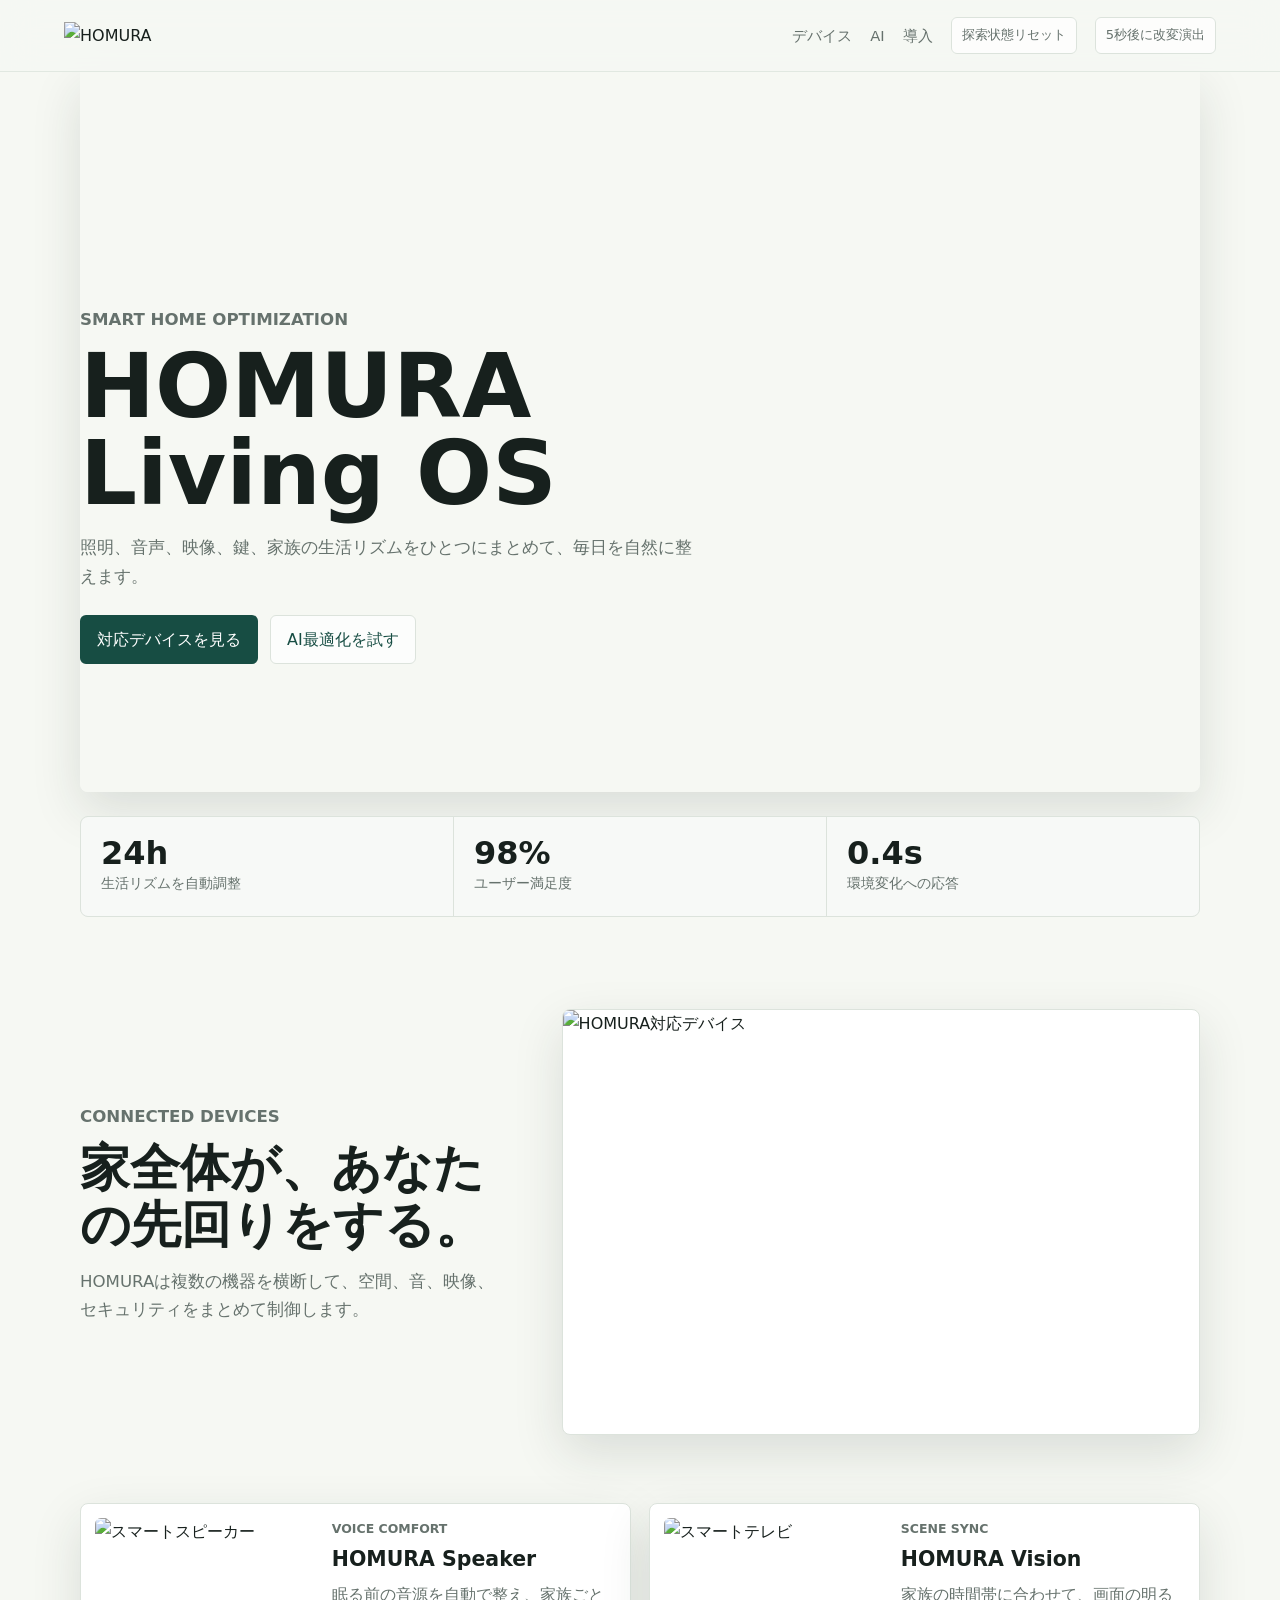
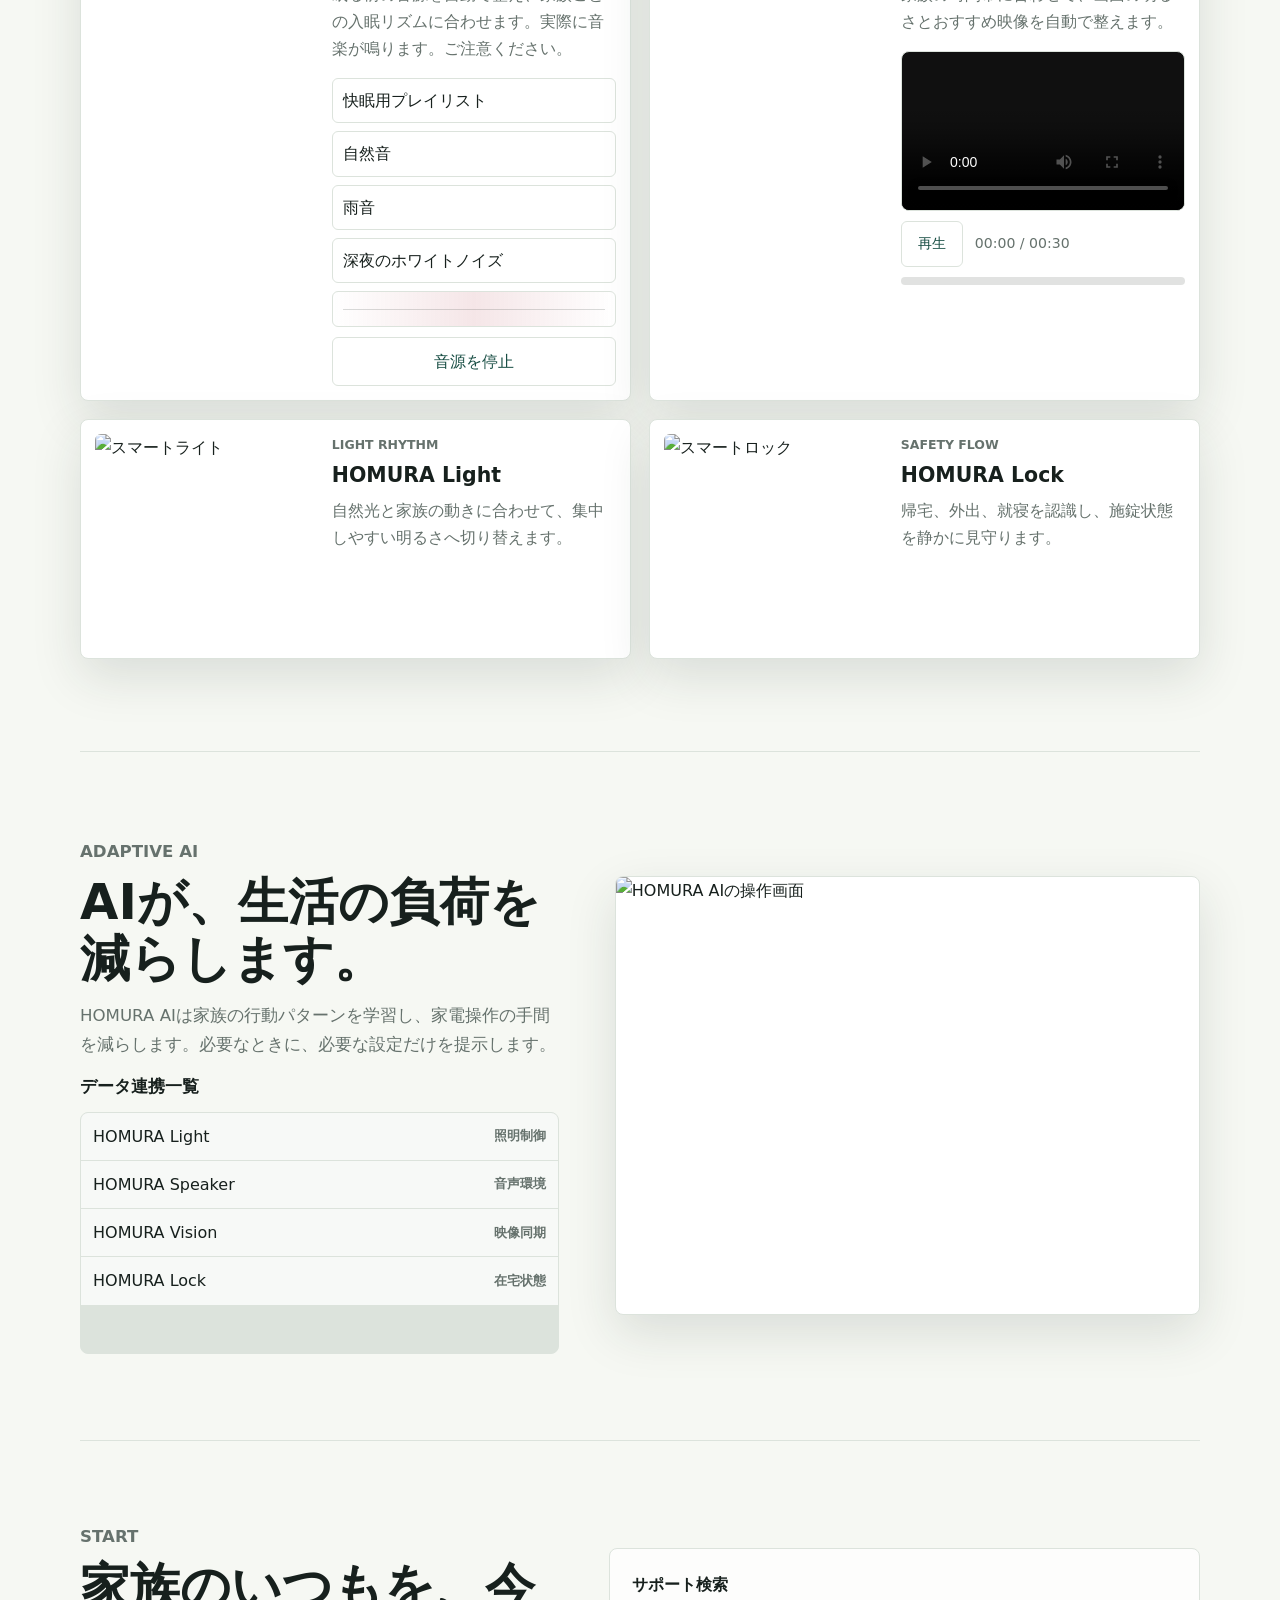
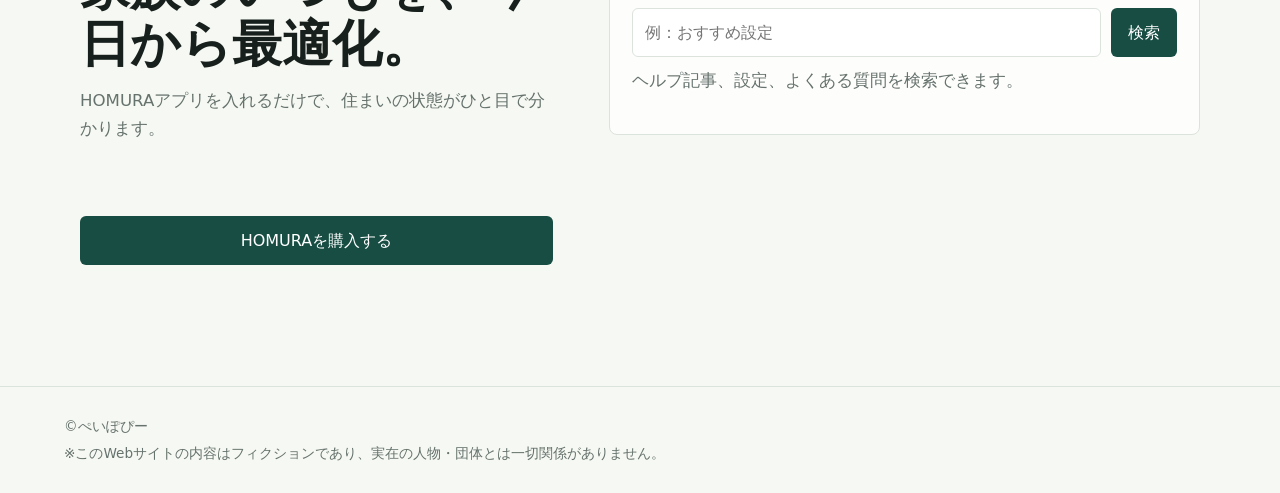
==== index.html @ 9fecadd2 "a" ====
<!doctype html>
<html lang="ja">
  <head>
    <meta charset="utf-8">
    <meta name="viewport" content="width=device-width, initial-scale=1">
    <title>HOMURA Living OS</title>
    <meta name="description" content="HOMURA Living OSは、住まいの快適さを整えるスマートホームサービスです。">
    <link rel="icon" href="https://pub-3d61cedd944c41198454cfdf476e04a9.r2.dev/images/img_favicon_64x64.png">
    <link rel="stylesheet" href="./style.css">
  </head>
  <body>
    <div class="body-noise-layer" aria-hidden="true"></div>

    <div id="noise-overlay" class="noise-overlay" aria-hidden="true">
      <div class="noise-layer noise-layer-1"></div>
      <div class="noise-layer noise-layer-2"></div>
      <div class="noise-layer noise-layer-3"></div>
      <div class="noise-flash"></div>
      <div id="noise-message" class="noise-message">サイトが改変されました。</div>
    </div>

    <header class="site-header">
      <a class="brand" href="#top" aria-label="HOMURA Living OS">
        <img src="https://pub-3d61cedd944c41198454cfdf476e04a9.r2.dev/images/img_logo_320x80.png" alt="HOMURA">
      </a>
      <nav class="top-nav" aria-label="主要ナビゲーション">
        <a href="#devices">デバイス</a>
        <a href="#assistant">AI</a>
        <a href="#plan">導入</a>
        <button id="resetStateButton" class="header-button" type="button">探索状態リセット</button>
        <button id="delayedGlitchButton" class="header-button" type="button">5秒後に改変演出</button>
      </nav>
    </header>

    <main id="top">
      <section class="hero section-band">
        <div class="hero-media" role="img" aria-label="明るいスマートホームのリビング"></div>
        <div class="hero-copy">
          <p class="eyebrow">Smart Home Optimization</p>
          <h1>HOMURA Living OS</h1>
          <p>
            照明、音声、映像、鍵、家族の生活リズムをひとつにまとめて、毎日を自然に整えます。
          </p>
          <div class="hero-actions">
            <a class="button primary" href="#devices">対応デバイスを見る</a>
            <a class="button secondary" href="#assistant">AI最適化を試す</a>
          </div>
        </div>
      </section>

      <section class="trust-strip" aria-label="サービスの特徴">
        <div>
          <strong>24h</strong>
          <span>生活リズムを自動調整</span>
        </div>
        <div>
          <strong>98%</strong>
          <span>ユーザー満足度</span>
        </div>
        <div>
          <strong>0.4s</strong>
          <span>環境変化への応答</span>
        </div>
      </section>

      <section id="devices" class="section-grid">
        <div class="section-heading">
          <p class="eyebrow">Connected Devices</p>
          <h2>家全体が、あなたの先回りをする。</h2>
          <p>HOMURAは複数の機器を横断して、空間、音、映像、セキュリティをまとめて制御します。</p>
        </div>
        <div class="wide-image">
          <img id="devicesImage" src="https://pub-3d61cedd944c41198454cfdf476e04a9.r2.dev/images/img_devices_1200x800.png" alt="HOMURA対応デバイス">
        </div>
      </section>

      <section class="device-list" aria-label="対応デバイス一覧">
        <article class="device-card" id="speakerCard">
          <img id="speakerImage" src="https://pub-3d61cedd944c41198454cfdf476e04a9.r2.dev/images/img_speaker_800x600.png" alt="スマートスピーカー">
          <div>
            <p class="card-kicker">Voice Comfort</p>
            <h3>HOMURA Speaker</h3>
            <p id="speakerText">眠る前の音源を自動で整え、家族ごとの入眠リズムに合わせます。実際に音楽が鳴ります。ご注意ください。</p>
            <div id="playlistList" class="playlist-list" aria-label="快眠用プレイリスト">
              <button class="playlist-item" type="button" data-audio="./audio/sleep_playlist.wav">快眠用プレイリスト</button>
              <button class="playlist-item" type="button" data-audio="./audio/nature_tone.wav">自然音</button>
              <button class="playlist-item" type="button" data-audio="./audio/rain_tone.wav">雨音</button>
              <button class="playlist-item" type="button" data-audio="./audio/white_noise.wav">深夜のホワイトノイズ</button>
              <button id="protocolBlank" class="playlist-item blank-item" type="button" aria-label="空白のプレイリスト項目"></button>
              <button id="protocolItem" class="playlist-item protocol-item" type="button" data-audio="./audio/lose_yourself_protocol.wav" hidden>Lose Yourself Protocol</button>
            </div>
            <button id="audioStop" class="text-button audio-stop" type="button">音源を停止</button>
          </div>
        </article>

        <article class="device-card" id="tvCard">
          <img id="tvImage" src="https://pub-3d61cedd944c41198454cfdf476e04a9.r2.dev/images/img_tv_800x600.png" alt="スマートテレビ">
          <div>
            <p class="card-kicker">Scene Sync</p>
            <h3>HOMURA Vision</h3>
            <p id="tvText">家族の時間帯に合わせて、画面の明るさとおすすめ映像を自動で整えます。</p>
            <div id="videoPanel" class="sample-video" role="button" tabindex="0" aria-label="30秒のサンプル動画">
              <video id="sampleVideo" class="sample-video-player" src="./videos/homura_sample.mp4" poster="https://pub-3d61cedd944c41198454cfdf476e04a9.r2.dev/images/img_tv_800x600.png" preload="metadata" controls playsinline></video>
              <div class="video-controls">
                <button id="videoToggle" class="text-button" type="button">再生</button>
                <span id="videoTime">00:00 / 00:30</span>
              </div>
              <div id="videoTrack" class="video-track" aria-label="動画の再生位置">
                <span id="videoProgress"></span>
              </div>
            </div>
          </div>
        </article>

        <article class="device-card">
          <img src="https://pub-3d61cedd944c41198454cfdf476e04a9.r2.dev/images/img_light_800x600.png" alt="スマートライト">
          <div>
            <p class="card-kicker">Light Rhythm</p>
            <h3>HOMURA Light</h3>
            <p>自然光と家族の動きに合わせて、集中しやすい明るさへ切り替えます。</p>
          </div>
        </article>

        <article class="device-card">
          <img src="https://pub-3d61cedd944c41198454cfdf476e04a9.r2.dev/images/img_lock_800x600.png" alt="スマートロック">
          <div>
            <p class="card-kicker">Safety Flow</p>
            <h3>HOMURA Lock</h3>
            <p>帰宅、外出、就寝を認識し、施錠状態を静かに見守ります。</p>
          </div>
        </article>
      </section>

      <section id="assistant" class="assistant-section section-band">
        <div class="assistant-copy">
          <p class="eyebrow">Adaptive AI</p>
          <h2>AIが、生活の負荷を減らします。</h2>
          <p id="assistantText">
            HOMURA AIは家族の行動パターンを学習し、家電操作の手間を減らします。必要なときに、必要な設定だけを提示します。
          </p>
          <h3 class="data-link-title">データ連携一覧</h3>
          <div id="integrationTable" class="integration-table" aria-label="連携先一覧">
            <div class="integration-row">
              <span>HOMURA Light</span>
              <strong>照明制御</strong>
            </div>
            <div class="integration-row">
              <span>HOMURA Speaker</span>
              <strong>音声環境</strong>
            </div>
            <div class="integration-row">
              <span>HOMURA Vision</span>
              <strong>映像同期</strong>
            </div>
            <div class="integration-row">
              <span>HOMURA Lock</span>
              <strong>在宅状態</strong>
            </div>
            <button id="hiddenInstituteRow" class="integration-row hidden-institute-row" type="button" hidden>
              <span>Institute for the Unfettered Mind</span>
              <strong>外部研究連携</strong>
            </button>
          </div>
        </div>
        <div class="ai-panel" id="aiPanel">
          <img id="aiImage" src="https://pub-3d61cedd944c41198454cfdf476e04a9.r2.dev/images/img_ai_ui_800x600.png" alt="HOMURA AIの操作画面">
          <div id="hiddenLog" class="hidden-log" aria-live="polite">
            <span>hidden_parameter: guidance_bias = active</span>
            <span>behavior_route: breakfast > news > purchase</span>
            <span>consent_status: inferred</span>
          </div>
        </div>
      </section>

      <section id="plan" class="plan-section">
        <div>
          <p class="eyebrow">Start</p>
          <h2>家族のいつもを、今日から最適化。</h2>
          <p id="planText">HOMURAアプリを入れるだけで、住まいの状態がひと目で分かります。</p>
        </div>
        <form id="searchForm" class="search-box" aria-label="HOMURA内検索">
          <label for="searchInput">サポート検索</label>
          <div>
            <input id="searchInput" type="search" placeholder="例：おすすめ設定">
            <button class="button primary" type="submit">検索</button>
          </div>
          <p id="searchHint">ヘルプ記事、設定、よくある質問を検索できます。</p>
        </form>
        <div class="purchase-box">
          <button id="purchaseButton" class="button primary" type="button">HOMURAを購入する</button>
          <p id="purchaseMessage" aria-live="polite"></p>
        </div>
      </section>

    </main>

    <footer class="site-footer">
      <p>©ぺいぽぴー</p>
      <p>※このWebサイトの内容はフィクションであり、実在の人物・団体とは一切関係がありません。</p>
    </footer>

    <script src="./data/config.js"></script>
    <script src="./script.js"></script>
  </body>
</html>
---- style.css ----
:root {
  --bg: #f6f8f3;
  --surface: #ffffff;
  --text: #17201d;
  --muted: #66726d;
  --line: #dce3dc;
  --accent: #2f6f63;
  --accent-strong: #174d43;
  --warning: #ad2f3d;
  --shadow: 0 18px 50px rgba(28, 43, 38, 0.13);
}

* {
  box-sizing: border-box;
}

html {
  scroll-behavior: smooth;
}

body {
  margin: 0;
  background: var(--bg);
  color: var(--text);
  font-family: "Yu Gothic", "Hiragino Kaku Gothic ProN", Meiryo, system-ui, sans-serif;
  letter-spacing: 0;
  line-height: 1.7;
}

img {
  display: block;
  max-width: 100%;
}

button,
input {
  font: inherit;
}

a {
  color: inherit;
  text-decoration: none;
}

.site-header {
  position: sticky;
  top: 0;
  z-index: 20;
  display: flex;
  align-items: center;
  justify-content: space-between;
  gap: 24px;
  min-height: 72px;
  padding: 12px clamp(18px, 5vw, 64px);
  border-bottom: 1px solid rgba(220, 227, 220, 0.78);
  background: rgba(246, 248, 243, 0.9);
  backdrop-filter: blur(18px);
}

.brand img {
  width: 160px;
  height: auto;
}

.top-nav {
  display: flex;
  flex-wrap: wrap;
  align-items: center;
  gap: 18px;
  color: var(--muted);
  font-size: 0.92rem;
}

.top-nav a:hover {
  color: var(--accent-strong);
}

.header-button {
  min-height: 34px;
  border: 1px solid var(--line);
  border-radius: 6px;
  padding: 6px 10px;
  background: rgba(255, 255, 255, 0.7);
  color: var(--muted);
  cursor: pointer;
  font-size: 0.82rem;
}

.header-button:hover {
  color: var(--accent-strong);
  border-color: var(--accent);
}

.section-band,
.section-grid,
.device-list,
.plan-section,
.truth-section {
  width: min(1120px, calc(100% - 36px));
  margin: 0 auto;
}

.hero {
  position: relative;
  min-height: min(720px, calc(100vh - 72px));
  display: grid;
  align-items: end;
  padding: clamp(42px, 8vw, 92px) 0;
}

.hero-media {
  position: absolute;
  inset: 0;
  z-index: -1;
  border-radius: 0 0 8px 8px;
  background:
    linear-gradient(90deg, rgba(246, 248, 243, 0.96), rgba(246, 248, 243, 0.7) 45%, rgba(246, 248, 243, 0.18)),
    url("https://pub-3d61cedd944c41198454cfdf476e04a9.r2.dev/images/img_hero_home_1200x500.png") center / cover;
  box-shadow: var(--shadow);
}

.hero-copy {
  width: min(620px, 100%);
  padding: 36px 0;
}

.eyebrow,
.card-kicker {
  margin: 0 0 8px;
  color: var(--accent);
  font-size: 0.78rem;
  font-weight: 700;
  text-transform: uppercase;
}

h1,
h2,
h3,
p {
  margin-top: 0;
}

h1 {
  margin-bottom: 16px;
  font-size: clamp(2.4rem, 7vw, 5.8rem);
  line-height: 0.98;
}

h2 {
  margin-bottom: 14px;
  font-size: clamp(1.8rem, 4vw, 3.1rem);
  line-height: 1.15;
}

h3 {
  margin-bottom: 8px;
  font-size: 1.28rem;
  line-height: 1.25;
}

.hero-copy p,
.section-heading p,
.assistant-copy p,
.plan-section p {
  color: var(--muted);
  font-size: 1.04rem;
}

.hero-actions,
.control-row {
  display: flex;
  align-items: center;
  flex-wrap: wrap;
  gap: 12px;
  margin-top: 24px;
}

.button,
.text-button,
.share-button {
  min-height: 44px;
  border: 1px solid transparent;
  border-radius: 6px;
  padding: 10px 16px;
  cursor: pointer;
  transition: transform 0.2s ease, background 0.2s ease, border-color 0.2s ease;
}

.button:hover,
.text-button:hover,
.share-button:hover,
.icon-button:hover {
  transform: translateY(-1px);
}

.primary {
  background: var(--accent-strong);
  color: #fff;
}

.secondary,
.text-button {
  border-color: var(--line);
  background: rgba(255, 255, 255, 0.74);
  color: var(--accent-strong);
}

.text-button:disabled {
  cursor: not-allowed;
  opacity: 0.46;
}

.trust-strip {
  display: grid;
  grid-template-columns: repeat(3, 1fr);
  gap: 1px;
  width: min(1120px, calc(100% - 36px));
  margin: 24px auto 0;
  overflow: hidden;
  border: 1px solid var(--line);
  border-radius: 8px;
  background: var(--line);
}

.trust-strip div {
  padding: 20px;
  background: rgba(255, 255, 255, 0.78);
}

.trust-strip strong {
  display: block;
  font-size: 2rem;
  line-height: 1;
}

.trust-strip span {
  color: var(--muted);
  font-size: 0.9rem;
}

.section-grid {
  display: grid;
  grid-template-columns: minmax(0, 0.8fr) minmax(0, 1.2fr);
  gap: clamp(24px, 5vw, 56px);
  align-items: center;
  padding: 92px 0 40px;
}

.wide-image img,
.device-card,
.ai-panel img,
.truth-grid article {
  border: 1px solid var(--line);
  border-radius: 8px;
  background: var(--surface);
  box-shadow: var(--shadow);
}

.wide-image img {
  aspect-ratio: 3 / 2;
  object-fit: cover;
}

.device-list {
  display: grid;
  grid-template-columns: repeat(2, minmax(0, 1fr));
  gap: 18px;
  padding: 28px 0 92px;
}

.device-card {
  display: grid;
  grid-template-columns: 42% 1fr;
  gap: 18px;
  padding: 14px;
}

.device-card img {
  width: 100%;
  height: 100%;
  min-height: 210px;
  border-radius: 6px;
  object-fit: cover;
}

.device-card p {
  color: var(--muted);
}

.playlist-list {
  display: grid;
  gap: 8px;
  margin-top: 16px;
}

.playlist-item {
  min-height: 36px;
  width: 100%;
  border: 1px solid var(--line);
  border-radius: 6px;
  padding: 8px 10px;
  background: rgba(255, 255, 255, 0.72);
  color: var(--text);
  text-align: left;
  cursor: pointer;
}

.playlist-item:hover {
  border-color: var(--accent);
}

.playlist-item.is-playing {
  border-color: var(--accent);
  background: rgba(47, 111, 99, 0.12);
}

.playlist-item.is-playing::after {
  content: "再生中";
  float: right;
  color: var(--accent);
  font-size: 0.78rem;
  font-weight: 700;
}

.audio-stop {
  width: 100%;
  margin-top: 10px;
}

.blank-item {
  position: relative;
  background:
    linear-gradient(90deg, transparent, rgba(173, 47, 61, 0.12), transparent),
    rgba(255, 255, 255, 0.34);
}

.blank-item::after {
  content: "";
  position: absolute;
  left: 10px;
  right: 10px;
  top: 50%;
  height: 1px;
  background: rgba(23, 32, 29, 0.16);
}

.protocol-item {
  color: #7c0606;
  font-family: Consolas, "Courier New", monospace;
  font-weight: 700;
  letter-spacing: 0.04em;
  opacity: 0;
}

.protocol-item.is-revealing {
  animation: protocolReveal 2.2s steps(18, end) forwards;
}

@keyframes protocolReveal {
  0% {
    opacity: 0;
    filter: blur(7px);
    letter-spacing: 0.2em;
  }
  65% {
    opacity: 0.7;
    filter: blur(2px);
  }
  100% {
    opacity: 1;
    filter: blur(0);
    letter-spacing: 0.04em;
  }
}

.icon-button {
  display: grid;
  place-items: center;
  width: 44px;
  height: 44px;
  border: 1px solid var(--line);
  border-radius: 999px;
  background: var(--accent-strong);
  color: #fff;
  cursor: pointer;
}

.sample-video {
  display: grid;
  gap: 10px;
  margin-top: 14px;
  opacity: 1;
  pointer-events: auto;
}

.sample-video-player {
  display: block;
  width: 100%;
  aspect-ratio: 16 / 9;
  border: 1px solid var(--line);
  border-radius: 8px;
  background: #101010;
  object-fit: cover;
}

.video-scene {
  position: relative;
  min-height: 190px;
  overflow: hidden;
  border: 1px solid var(--line);
  border-radius: 8px;
  background:
    linear-gradient(180deg, #b9dce0 0%, #dcefdc 48%, #9fbf8e 100%);
}

.sun {
  position: absolute;
  top: 24px;
  right: 34px;
  width: 54px;
  height: 54px;
  border-radius: 999px;
  background: #fff2a6;
  box-shadow: 0 0 36px rgba(255, 242, 166, 0.75);
}

.ridge {
  position: absolute;
  left: -10%;
  right: -10%;
  bottom: -25px;
  height: 120px;
  border-radius: 50% 50% 0 0;
}

.ridge-1 {
  background: #6c936f;
}

.ridge-2 {
  bottom: -58px;
  background: #3f755b;
}

.sample-video.is-playing .ridge-1 {
  animation: slowDrift 8s linear infinite alternate;
}

.sample-video.is-playing .ridge-2 {
  animation: slowDrift 12s linear infinite alternate-reverse;
}

@keyframes slowDrift {
  from { transform: translateX(-18px); }
  to { transform: translateX(18px); }
}

.tv-subliminal {
  position: absolute;
  inset: 0;
  display: grid;
  place-items: center;
  background: rgba(0, 0, 0, 0.58);
  color: #f4f4f4;
  font-family: Consolas, "Courier New", monospace;
  font-size: clamp(1.4rem, 5vw, 3.2rem);
  font-weight: 900;
  letter-spacing: 0.12em;
  opacity: 0;
  pointer-events: none;
}

.tv-subliminal span {
  grid-area: 1 / 1;
  opacity: 0;
}

.tv-subliminal.is-visible {
  opacity: 1;
}

.tv-subliminal.is-visible span {
  animation: commandFlash 0.22s steps(1, end) infinite;
}

.tv-subliminal.is-visible span:nth-child(2) { animation-delay: 0.04s; }
.tv-subliminal.is-visible span:nth-child(3) { animation-delay: 0.08s; }
.tv-subliminal.is-visible span:nth-child(4) { animation-delay: 0.12s; }
.tv-subliminal.is-visible span:nth-child(5) { animation-delay: 0.16s; }

@keyframes commandFlash {
  0%, 18% { opacity: 1; transform: translate(0, 0); }
  19%, 100% { opacity: 0; transform: translate(3px, -2px); }
}

.video-controls {
  display: flex;
  align-items: center;
  gap: 12px;
  color: var(--muted);
  font-size: 0.88rem;
}

.video-track {
  height: 8px;
  overflow: hidden;
  border-radius: 999px;
  background: rgba(23, 32, 29, 0.13);
}

.video-track span {
  display: block;
  width: 0;
  height: 100%;
  background: var(--warning);
}

.assistant-section {
  display: grid;
  grid-template-columns: minmax(0, 0.9fr) minmax(0, 1.1fr);
  gap: clamp(24px, 5vw, 56px);
  align-items: center;
  padding: 86px 0;
  border-top: 1px solid var(--line);
}

.ai-panel {
  position: relative;
}

.ai-panel img {
  width: 100%;
  aspect-ratio: 4 / 3;
  object-fit: cover;
}

.chat-ui {
  display: grid;
  gap: 8px;
  margin: 16px 0;
}

.chat-bubble {
  max-width: 92%;
  border: 1px solid var(--line);
  border-radius: 8px;
  padding: 10px 12px;
  background: rgba(255, 255, 255, 0.78);
  color: var(--text);
  font-size: 0.92rem;
}

.chat-bubble.user {
  justify-self: end;
  background: rgba(47, 111, 99, 0.12);
}

.data-link-title {
  margin: 18px 0 8px;
  font-size: 1.04rem;
}

.integration-table {
  --scrub: 0;
  position: relative;
  display: grid;
  gap: 1px;
  margin-top: 14px;
  overflow: hidden;
  border: 1px solid var(--line);
  border-radius: 8px;
  background: var(--line);
}

.integration-table::after {
  content: "";
  position: absolute;
  inset: 0;
  opacity: calc(var(--scrub) * 0.38);
  pointer-events: none;
  background:
    repeating-linear-gradient(
      0deg,
      transparent 0 8px,
      rgba(173, 47, 61, 0.18) 9px,
      transparent 10px
    );
}

.integration-table.is-sensitive {
  cursor: ew-resize;
}

.integration-row {
  display: grid;
  grid-template-columns: minmax(0, 1fr) auto;
  gap: 12px;
  align-items: center;
  min-height: 42px;
  border: 0;
  padding: 10px 12px;
  background: rgba(255, 255, 255, 0.78);
  color: var(--text);
  text-align: left;
}

.integration-row span {
  min-width: 0;
}

.integration-row strong {
  color: var(--muted);
  font-size: 0.82rem;
  white-space: nowrap;
}

.hidden-institute-row {
  width: 100%;
  color: #7c0606;
  font-family: Consolas, "Courier New", monospace;
  cursor: pointer;
  opacity: 0;
  filter: blur(5px);
  transform: translateY(6px);
}

.hidden-institute-row.is-visible {
  animation: instituteEmerge 1.2s ease forwards;
}

@keyframes instituteEmerge {
  to {
    opacity: 1;
    filter: blur(0);
    transform: translateY(0);
  }
}

.institute-link {
  display: block;
  width: 100%;
  min-height: 42px;
  margin-top: 10px;
  border: 1px solid rgba(173, 47, 61, 0.5);
  border-radius: 6px;
  background: rgba(173, 47, 61, 0.08);
  color: #7c0606;
  font-family: Consolas, "Courier New", monospace;
  font-weight: 700;
  opacity: 0;
  cursor: pointer;
  transform: translateY(8px);
  transition: opacity 0.28s ease, transform 0.28s ease;
}

.institute-link.is-visible {
  opacity: 1;
  transform: translateY(0);
}

.hidden-log {
  position: absolute;
  right: 18px;
  bottom: 18px;
  display: grid;
  gap: 6px;
  width: min(360px, calc(100% - 36px));
  padding: 14px;
  border: 1px solid rgba(173, 47, 61, 0.42);
  border-radius: 6px;
  background: rgba(16, 18, 19, 0.86);
  color: #f4d8dc;
  font-family: Consolas, "Courier New", monospace;
  font-size: 0.78rem;
  opacity: 0;
  pointer-events: none;
  transform: translateY(8px);
  transition: opacity 0.2s ease, transform 0.2s ease;
}

.hidden-log.is-visible {
  opacity: 1;
  transform: translateY(0);
}

.plan-section {
  display: grid;
  grid-template-columns: minmax(0, 0.8fr) minmax(0, 1fr);
  gap: clamp(24px, 5vw, 56px);
  align-items: center;
  padding: 82px 0;
  border-top: 1px solid var(--line);
}

.search-box {
  display: grid;
  gap: 10px;
  padding: 22px;
  border: 1px solid var(--line);
  border-radius: 8px;
  background: rgba(255, 255, 255, 0.8);
}

.search-box label {
  font-weight: 700;
}

.search-box div {
  display: grid;
  grid-template-columns: 1fr auto;
  gap: 10px;
}

.search-box input {
  min-width: 0;
  min-height: 44px;
  border: 1px solid var(--line);
  border-radius: 6px;
  padding: 10px 12px;
  background: #fff;
}

.purchase-box {
  display: grid;
  gap: 10px;
  align-self: stretch;
}

.purchase-box .button {
  width: 100%;
}

.purchase-box p {
  min-height: 1.7em;
  margin: 0;
  color: var(--accent-strong);
  font-weight: 700;
}

.truth-section {
  display: none;
  padding: 60px 0 90px;
}

.truth-hero {
  display: grid;
  grid-template-columns: minmax(0, 1.1fr) minmax(0, 0.9fr);
  gap: clamp(24px, 5vw, 50px);
  align-items: center;
}

.truth-hero img,
.truth-grid img {
  width: 100%;
  border-radius: 6px;
  object-fit: cover;
}

.truth-hero img {
  aspect-ratio: 12 / 5;
}

.truth-grid {
  display: grid;
  grid-template-columns: repeat(2, minmax(0, 1fr));
  gap: 18px;
  margin-top: 28px;
}

.truth-grid article {
  padding: 14px;
}

.truth-grid img {
  aspect-ratio: 4 / 3;
  margin-bottom: 14px;
}

.status-board {
  margin-top: 28px;
  border: 1px solid var(--line);
  border-radius: 8px;
  padding: 18px;
  background: rgba(255, 255, 255, 0.06);
  font-family: Consolas, "Courier New", monospace;
}

.status-board h3 {
  color: var(--accent);
}

.status-board dl {
  display: grid;
  grid-template-columns: repeat(2, minmax(0, 1fr));
  gap: 1px;
  margin: 0;
  overflow: hidden;
  border: 1px solid var(--line);
  border-radius: 6px;
  background: var(--line);
}

.status-board div {
  display: grid;
  grid-template-columns: minmax(130px, 0.42fr) 1fr;
  gap: 12px;
  padding: 12px;
  background: rgba(18, 18, 18, 0.72);
}

.status-board dt {
  color: #aaa;
}

.status-board dd {
  margin: 0;
  color: #eee;
}

.quote-share {
  width: min(720px, 100%);
  margin: 42px auto 0;
  padding: 20px;
  border-left: 3px solid var(--warning);
  background: rgba(255, 255, 255, 0.08);
}

.quote-share p {
  margin-bottom: 14px;
}

.share-button {
  min-height: 38px;
  padding: 8px 12px;
  background: #e7e1d7;
  color: #161616;
}

.quote-share small {
  display: block;
  margin-top: 8px;
  color: #aaa;
}

.site-footer {
  display: grid;
  gap: 4px;
  padding: 28px clamp(18px, 5vw, 64px);
  border-top: 1px solid var(--line);
  color: var(--muted);
  font-size: 0.85rem;
}

.site-footer p {
  margin: 0;
}

.noise-overlay {
  position: fixed;
  inset: 0;
  z-index: 9999;
  overflow: hidden;
  isolation: isolate;
  opacity: 0;
  visibility: hidden;
  pointer-events: none;
  background:
    repeating-linear-gradient(
      0deg,
      rgba(210, 210, 210, 0.16) 0px,
      rgba(110, 110, 110, 0.22) 1px,
      rgba(185, 185, 185, 0.16) 2px,
      rgba(90, 90, 90, 0.18) 3px
    ),
    linear-gradient(180deg, rgba(120,120,120,0.18), rgba(165,165,165,0.18));
}

.noise-overlay.is-active {
  opacity: 1;
  visibility: visible;
  pointer-events: auto;
}

.noise-layer,
.noise-flash,
.noise-message {
  position: absolute;
}

.noise-layer {
  inset: -8%;
  pointer-events: none;
  z-index: 1;
}

.noise-layer-1 {
  background:
    repeating-linear-gradient(
      0deg,
      rgba(240,240,240,0.18) 0px,
      rgba(70,70,70,0.24) 1px,
      rgba(200,200,200,0.18) 2px,
      rgba(90,90,90,0.22) 3px,
      rgba(170,170,170,0.14) 4px
    );
  mix-blend-mode: screen;
}

.noise-layer-2 {
  background:
    repeating-linear-gradient(
      90deg,
      rgba(255,255,255,0.03) 0px,
      rgba(0,0,0,0.08) 2px,
      rgba(255,255,255,0.03) 4px
    ),
    repeating-linear-gradient(
      0deg,
      rgba(255,255,255,0.08) 0px,
      rgba(0,0,0,0.12) 2px,
      rgba(255,255,255,0.06) 4px,
      rgba(0,0,0,0.08) 6px
    );
  mix-blend-mode: overlay;
}

.noise-layer-3 {
  background:
    linear-gradient(
      180deg,
      rgba(255,255,255,0.00) 0%,
      rgba(255,255,255,0.16) 14%,
      rgba(0,0,0,0.12) 28%,
      rgba(255,255,255,0.10) 44%,
      rgba(0,0,0,0.10) 62%,
      rgba(255,255,255,0.12) 78%,
      rgba(255,255,255,0.00) 100%
    );
  opacity: 0.55;
  filter: blur(0.4px);
}

.noise-flash {
  inset: 0;
  z-index: 2;
  background:
    linear-gradient(
      180deg,
      rgba(255,255,255,0) 0%,
      rgba(255,255,255,0.16) 25%,
      rgba(255,255,255,0) 52%,
      rgba(255,255,255,0.12) 76%,
      rgba(255,255,255,0) 100%
    );
  opacity: 0;
}

.noise-message {
  z-index: 10;
  top: 50%;
  left: 50%;
  transform: translate(-50%, -50%);
  width: min(88vw, 760px);
  padding: 0 16px;
  text-align: center;
  white-space: nowrap;
  color: #7c0606;
  font-size: clamp(1.8rem, 3.2vw, 3rem);
  font-weight: 900;
  letter-spacing: 0.14em;
  line-height: 1.65;
  opacity: 1;
  pointer-events: none;
  text-shadow:
    0 0 1px rgba(255,255,255,0.45),
    0 0 3px rgba(255,255,255,0.25),
    0 0 4px rgba(0,0,0,1),
    0 0 10px rgba(0,0,0,0.98),
    0 0 18px rgba(0,0,0,0.95),
    0 3px 6px rgba(60,0,0,0.95),
    0 0 16px rgba(120,0,0,0.7);
}

.noise-message::before,
.noise-message::after {
  content: none;
  position: absolute;
  inset: 0;
  pointer-events: none;
}

.noise-message::before {
  color: rgba(255, 220, 220, 0.22);
  transform: translate(2px, 0);
  mix-blend-mode: screen;
}

.noise-message::after {
  color: rgba(50, 0, 0, 0.42);
  transform: translate(-2px, 1px);
}

.noise-overlay.is-active .noise-layer-1 {
  animation: staticBandA 0.08s steps(2, end) infinite;
}

.noise-overlay.is-active .noise-layer-2 {
  animation: staticBandB 0.11s steps(3, end) infinite;
}

.noise-overlay.is-active .noise-layer-3 {
  animation: rollingBand 0.28s linear infinite;
}

.noise-overlay.is-active .noise-flash {
  animation: flashSweep 0.32s linear infinite;
}

.body-noise-layer {
  position: fixed;
  inset: 0;
  z-index: 5;
  background-image:
    linear-gradient(rgba(255, 255, 255, 0.08) 1px, transparent 1px),
    linear-gradient(90deg, rgba(255, 255, 255, 0.05) 1px, transparent 1px),
    url("https://pub-3d61cedd944c41198454cfdf476e04a9.r2.dev/images/img_noise_overlay_1200x800.png");
  background-size: 8px 8px, 11px 11px, cover;
  mix-blend-mode: screen;
  opacity: 0;
  pointer-events: none;
}

@keyframes staticBandA {
  0% {
    opacity: 0.95;
    transform: translateY(-8px) scaleY(1.04);
  }
  50% {
    opacity: 0.7;
    transform: translateY(5px) scaleY(1.01);
  }
  100% {
    opacity: 0.92;
    transform: translateY(-3px) scaleY(1.05);
  }
}

@keyframes staticBandB {
  0% {
    opacity: 0.65;
    transform: translateX(-10px);
  }
  50% {
    opacity: 0.45;
    transform: translateX(12px);
  }
  100% {
    opacity: 0.7;
    transform: translateX(-6px);
  }
}

@keyframes rollingBand {
  0% {
    transform: translateY(-24%);
  }
  100% {
    transform: translateY(24%);
  }
}

@keyframes flashSweep {
  0% {
    opacity: 0;
    transform: translateY(-18%);
  }
  35% {
    opacity: 0.42;
  }
  100% {
    opacity: 0;
    transform: translateY(18%);
  }
}

.truth-mode {
  background: #111;
  color: #ddd;
  --surface: #181818;
  --text: #ddd;
  --muted: #a5a5a5;
  --line: #303030;
  --accent: #d55b66;
  --accent-strong: #d8d0c5;
  --shadow: 0 18px 50px rgba(0, 0, 0, 0.35);
}

.truth-mode .site-header {
  background: rgba(17, 17, 17, 0.92);
}

.truth-mode .hero-media {
  background:
    linear-gradient(90deg, rgba(17, 17, 17, 0.96), rgba(17, 17, 17, 0.72) 45%, rgba(17, 17, 17, 0.16)),
    url("https://pub-3d61cedd944c41198454cfdf476e04a9.r2.dev/images/img_hero_truth_1200x500.png") center / cover;
}

.truth-mode .trust-strip div,
.truth-mode .search-box,
.truth-mode .secondary,
.truth-mode .text-button {
  background: rgba(24, 24, 24, 0.82);
}

.truth-mode .body-noise-layer {
  opacity: 0.16;
}

.truth-mode .truth-section {
  display: block;
}

.truth-mode .primary,
.truth-mode .icon-button {
  background: #d8d0c5;
  color: #111;
}

.truth-page {
  min-height: 100vh;
  background:
    linear-gradient(180deg, rgba(17, 17, 17, 0.92), rgba(17, 17, 17, 0.98)),
    url("https://pub-3d61cedd944c41198454cfdf476e04a9.r2.dev/images/img_noise_overlay_1200x800.png") center / cover;
}

.truth-page main {
  width: min(1180px, calc(100% - 36px));
  margin: 0 auto;
}

.record-hero {
  display: grid;
  grid-template-columns: minmax(0, 1.15fr) minmax(0, 0.85fr);
  gap: clamp(24px, 5vw, 52px);
  align-items: center;
  padding: 58px 0 34px;
}

.paper-meta {
  display: grid;
  grid-template-columns: repeat(4, minmax(0, 1fr));
  gap: 1px;
  overflow: hidden;
  border: 1px solid var(--line);
  border-radius: 8px;
  margin-bottom: 18px;
  background: var(--line);
  font-family: Consolas, "Courier New", monospace;
}

.paper-meta div {
  display: grid;
  gap: 6px;
  padding: 12px;
  background: rgba(8, 8, 8, 0.88);
}

.paper-meta span {
  color: #888;
  font-size: 0.72rem;
  text-transform: uppercase;
}

.paper-meta strong {
  color: #eee;
  font-size: 0.88rem;
}

.record-hero img,
.record-card img {
  width: 100%;
  border: 1px solid var(--line);
  border-radius: 8px;
  object-fit: cover;
  box-shadow: var(--shadow);
}

.record-hero img {
  aspect-ratio: 12 / 5;
}

.record-hero h1 {
  color: #eee;
  font-size: clamp(2rem, 5vw, 4.8rem);
}

.record-hero p:not(.eyebrow) {
  color: #bdbdbd;
}

.record-layout,
.record-grid {
  display: grid;
  gap: 18px;
}

.record-layout {
  grid-template-columns: minmax(0, 1.15fr) minmax(0, 0.85fr);
}

.record-grid {
  grid-template-columns: repeat(3, minmax(0, 1fr));
  margin-top: 18px;
}

.record-panel,
.record-card {
  border: 1px solid var(--line);
  border-radius: 8px;
  padding: 16px;
  background: rgba(18, 18, 18, 0.82);
}

.record-panel {
  border-left: 3px solid rgba(213, 91, 102, 0.58);
}

.record-panel h2,
.record-card h3 {
  color: #eee;
}

.record-card p {
  color: #bdbdbd;
}

.record-card img {
  aspect-ratio: 4 / 3;
  margin-bottom: 14px;
}

.record-metrics {
  display: grid;
  gap: 1px;
  margin: 0;
  overflow: hidden;
  border: 1px solid var(--line);
  border-radius: 6px;
  background: var(--line);
  font-family: Consolas, "Courier New", monospace;
}

.record-metrics div {
  display: grid;
  grid-template-columns: minmax(140px, 0.42fr) 1fr;
  gap: 12px;
  padding: 12px;
  background: rgba(8, 8, 8, 0.88);
}

.record-metrics dt {
  color: #aaa;
}

.record-metrics dd {
  margin: 0;
  color: #f0e5df;
}

.terminal-log {
  min-height: 100%;
  margin: 0;
  border: 1px solid rgba(173, 47, 61, 0.38);
  border-radius: 6px;
  padding: 16px;
  background: #080808;
  color: #f0e5df;
  font-family: Consolas, "Courier New", monospace;
  white-space: pre-wrap;
}

.record-footer-panel {
  padding: 26px 0 72px;
}

@media (max-width: 860px) {
  .site-header {
    align-items: flex-start;
    flex-direction: column;
    gap: 8px;
  }

  .section-grid,
  .assistant-section,
  .plan-section,
  .truth-hero,
  .record-hero,
  .record-layout,
  .paper-meta {
    grid-template-columns: 1fr;
  }

  .device-list,
  .truth-grid,
  .status-board dl,
  .record-grid {
    grid-template-columns: 1fr;
  }

  .device-card {
    grid-template-columns: 1fr;
  }

  .device-card img {
    min-height: auto;
    aspect-ratio: 4 / 3;
  }
}

@media (max-width: 620px) {
  .trust-strip {
    grid-template-columns: 1fr;
  }

  .hero {
    min-height: 620px;
  }

  .hero-actions,
  .search-box div {
    grid-template-columns: 1fr;
  }

  .button,
  .text-button,
  .share-button {
    width: 100%;
    text-align: center;
  }

  .noise-message {
    white-space: normal;
    letter-spacing: 0.08em;
    line-height: 1.5;
  }
}
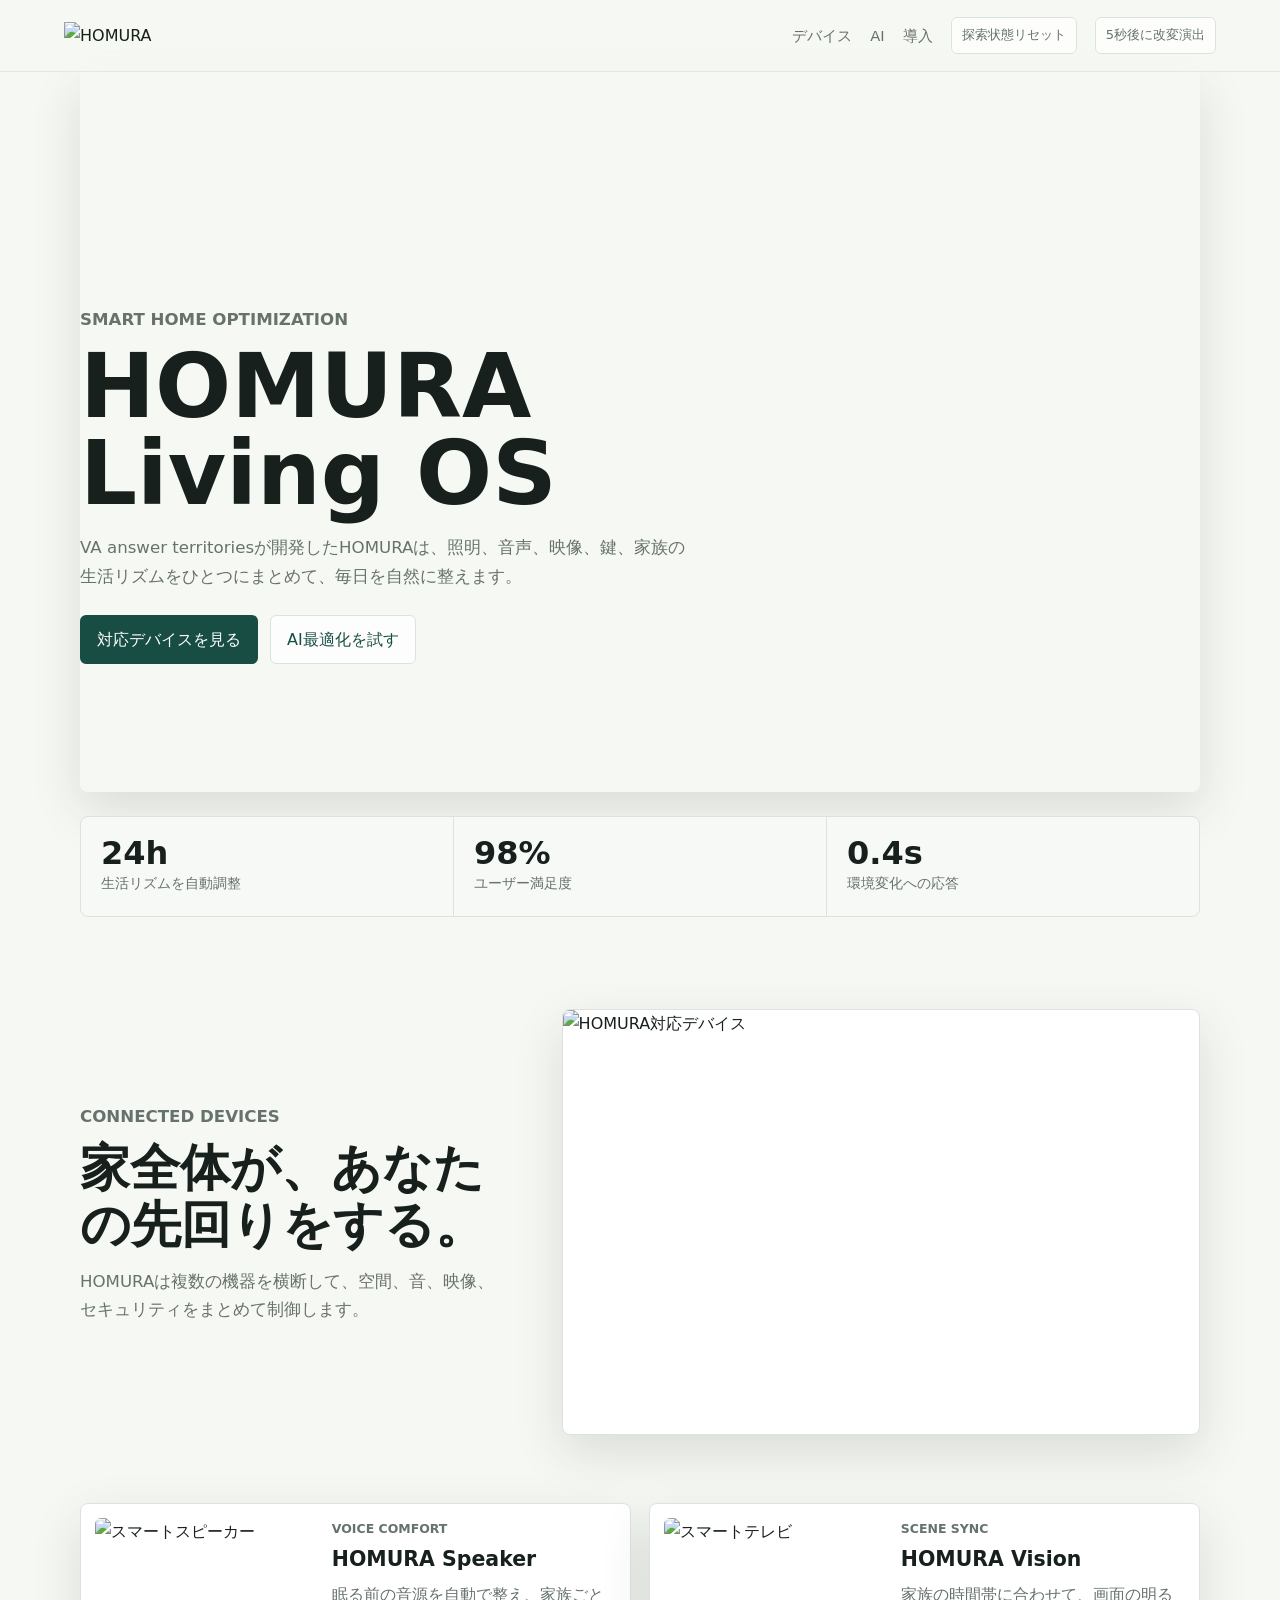
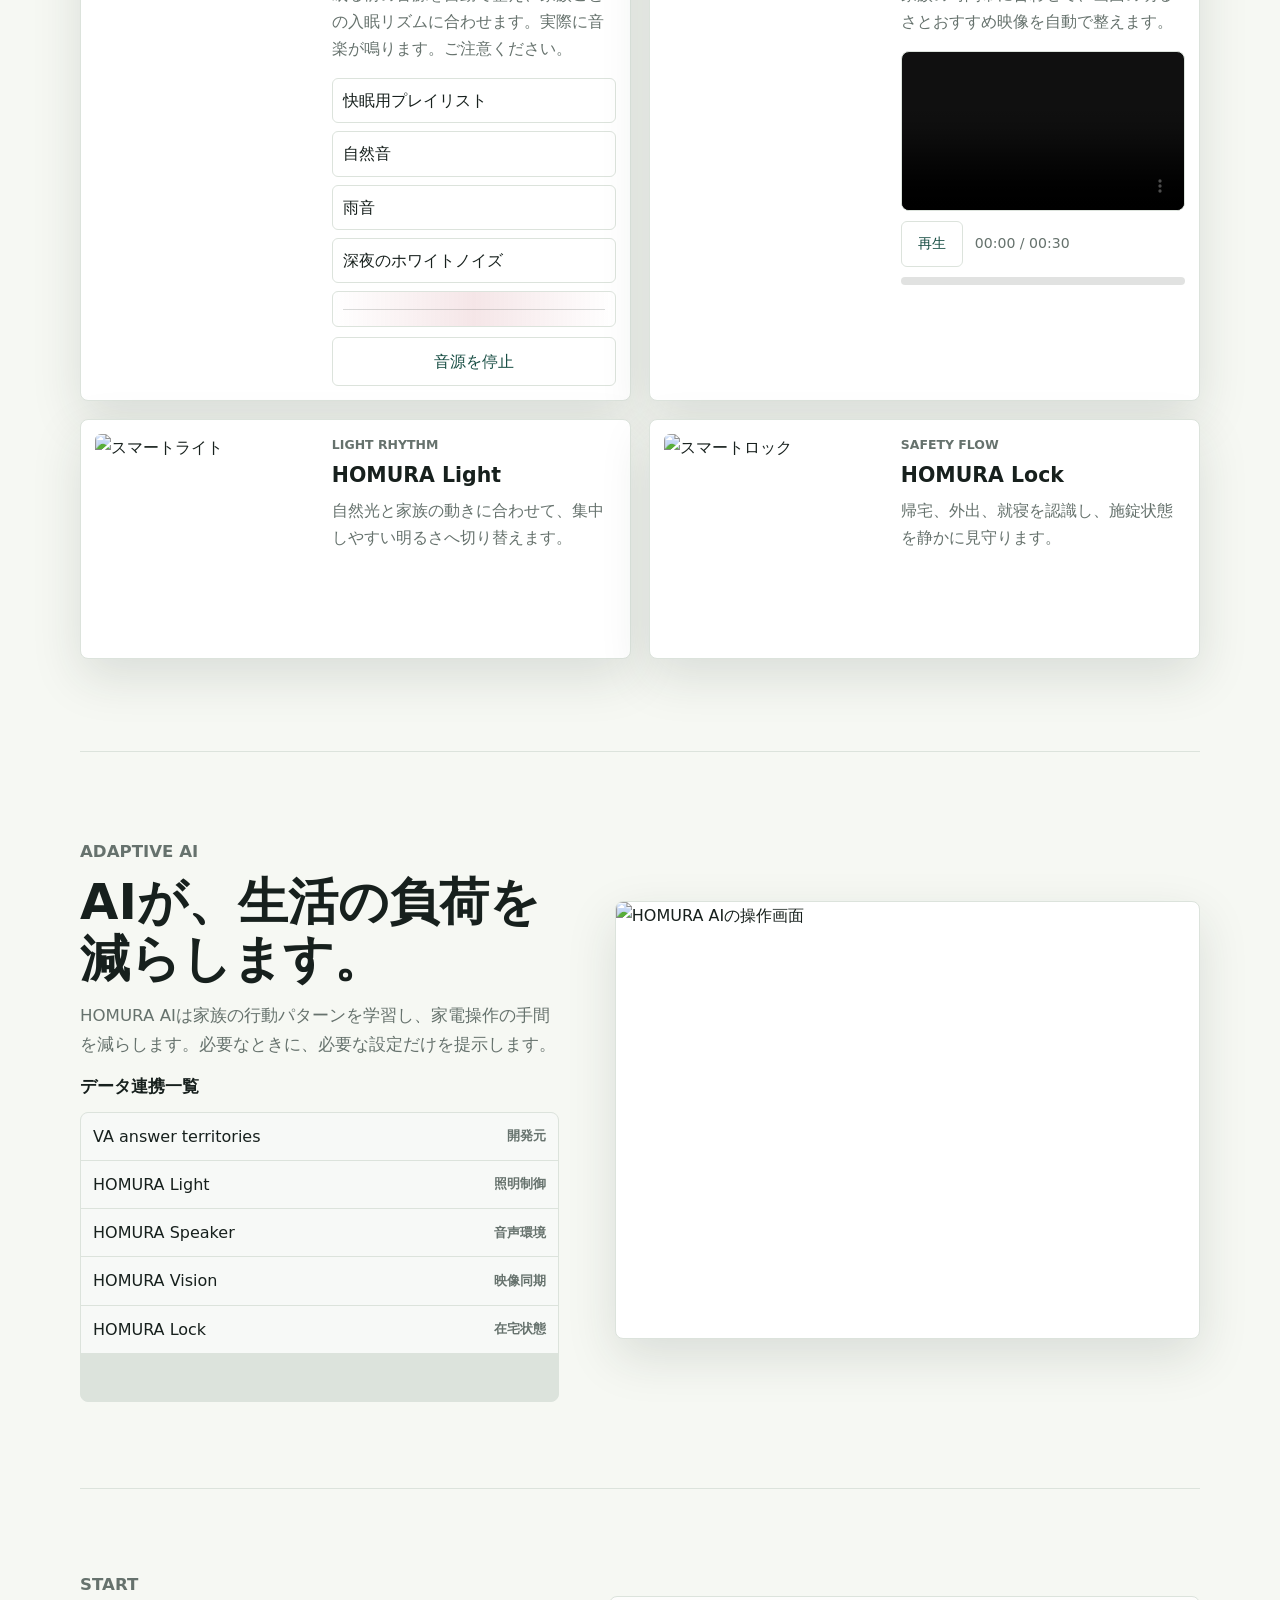
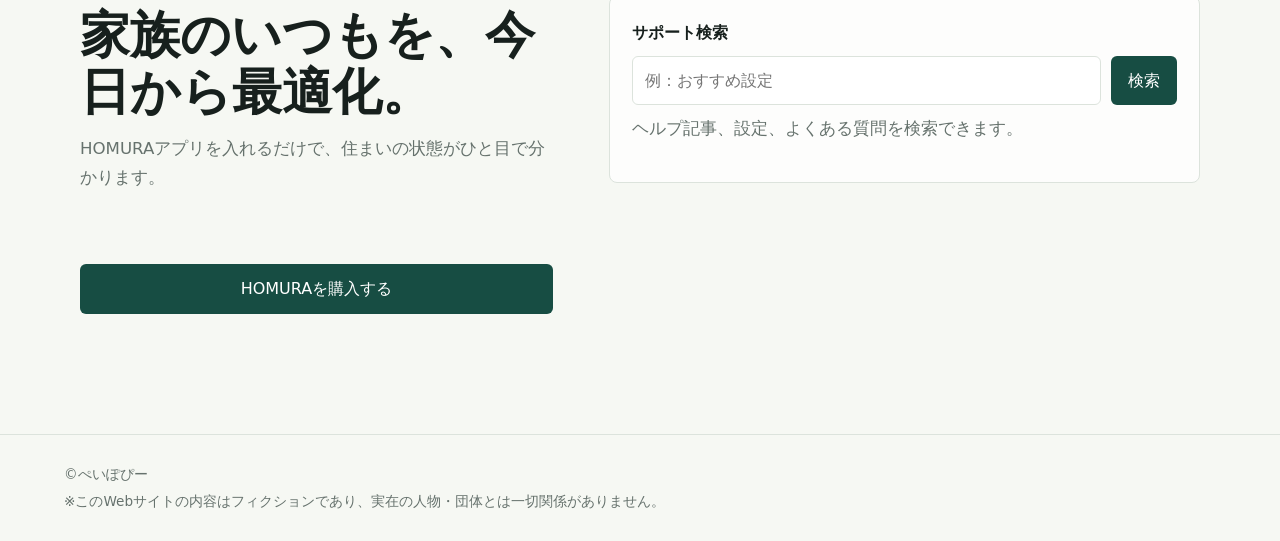
==== commit a3392d50: "a" ====
--- a/index.html
+++ b/index.html
@@ -39,7 +39,7 @@
           <p class="eyebrow">Smart Home Optimization</p>
           <h1>HOMURA Living OS</h1>
           <p>
-            照明、音声、映像、鍵、家族の生活リズムをひとつにまとめて、毎日を自然に整えます。
+            VA answer territoriesが開発したHOMURAは、照明、音声、映像、鍵、家族の生活リズムをひとつにまとめて、毎日を自然に整えます。
           </p>
           <div class="hero-actions">
             <a class="button primary" href="#devices">対応デバイスを見る</a>
@@ -100,7 +100,7 @@
             <h3>HOMURA Vision</h3>
             <p id="tvText">家族の時間帯に合わせて、画面の明るさとおすすめ映像を自動で整えます。</p>
             <div id="videoPanel" class="sample-video" role="button" tabindex="0" aria-label="30秒のサンプル動画">
-              <video id="sampleVideo" class="sample-video-player" src="./videos/homura_sample.mp4" poster="https://pub-3d61cedd944c41198454cfdf476e04a9.r2.dev/images/img_tv_800x600.png" preload="metadata" controls playsinline></video>
+              <video id="sampleVideo" class="sample-video-player" src="https://pub-3d61cedd944c41198454cfdf476e04a9.r2.dev/videos/homura_sample.mp4" poster="https://pub-3d61cedd944c41198454cfdf476e04a9.r2.dev/images/img_tv_800x600.png" preload="metadata" controls playsinline></video>
               <div class="video-controls">
                 <button id="videoToggle" class="text-button" type="button">再生</button>
                 <span id="videoTime">00:00 / 00:30</span>
@@ -141,6 +141,10 @@
           <h3 class="data-link-title">データ連携一覧</h3>
           <div id="integrationTable" class="integration-table" aria-label="連携先一覧">
             <div class="integration-row">
+              <span>VA answer territories</span>
+              <strong>開発元</strong>
+            </div>
+            <div class="integration-row">
               <span>HOMURA Light</span>
               <strong>照明制御</strong>
             </div>
--- a/style.css
+++ b/style.css
@@ -401,6 +401,11 @@
   border-radius: 8px;
   background: #101010;
   object-fit: cover;
+}
+
+.sample-video.is-looping-anomaly .sample-video-player {
+  border-color: var(--warning);
+  box-shadow: 0 0 0 1px rgba(173, 47, 61, 0.55), 0 0 24px rgba(173, 47, 61, 0.28);
 }
 
 .video-scene {
@@ -733,7 +738,7 @@
 .purchase-box p {
   min-height: 1.7em;
   margin: 0;
-  color: var(--accent-strong);
+  color: #ad2f3d;
   font-weight: 700;
 }
 
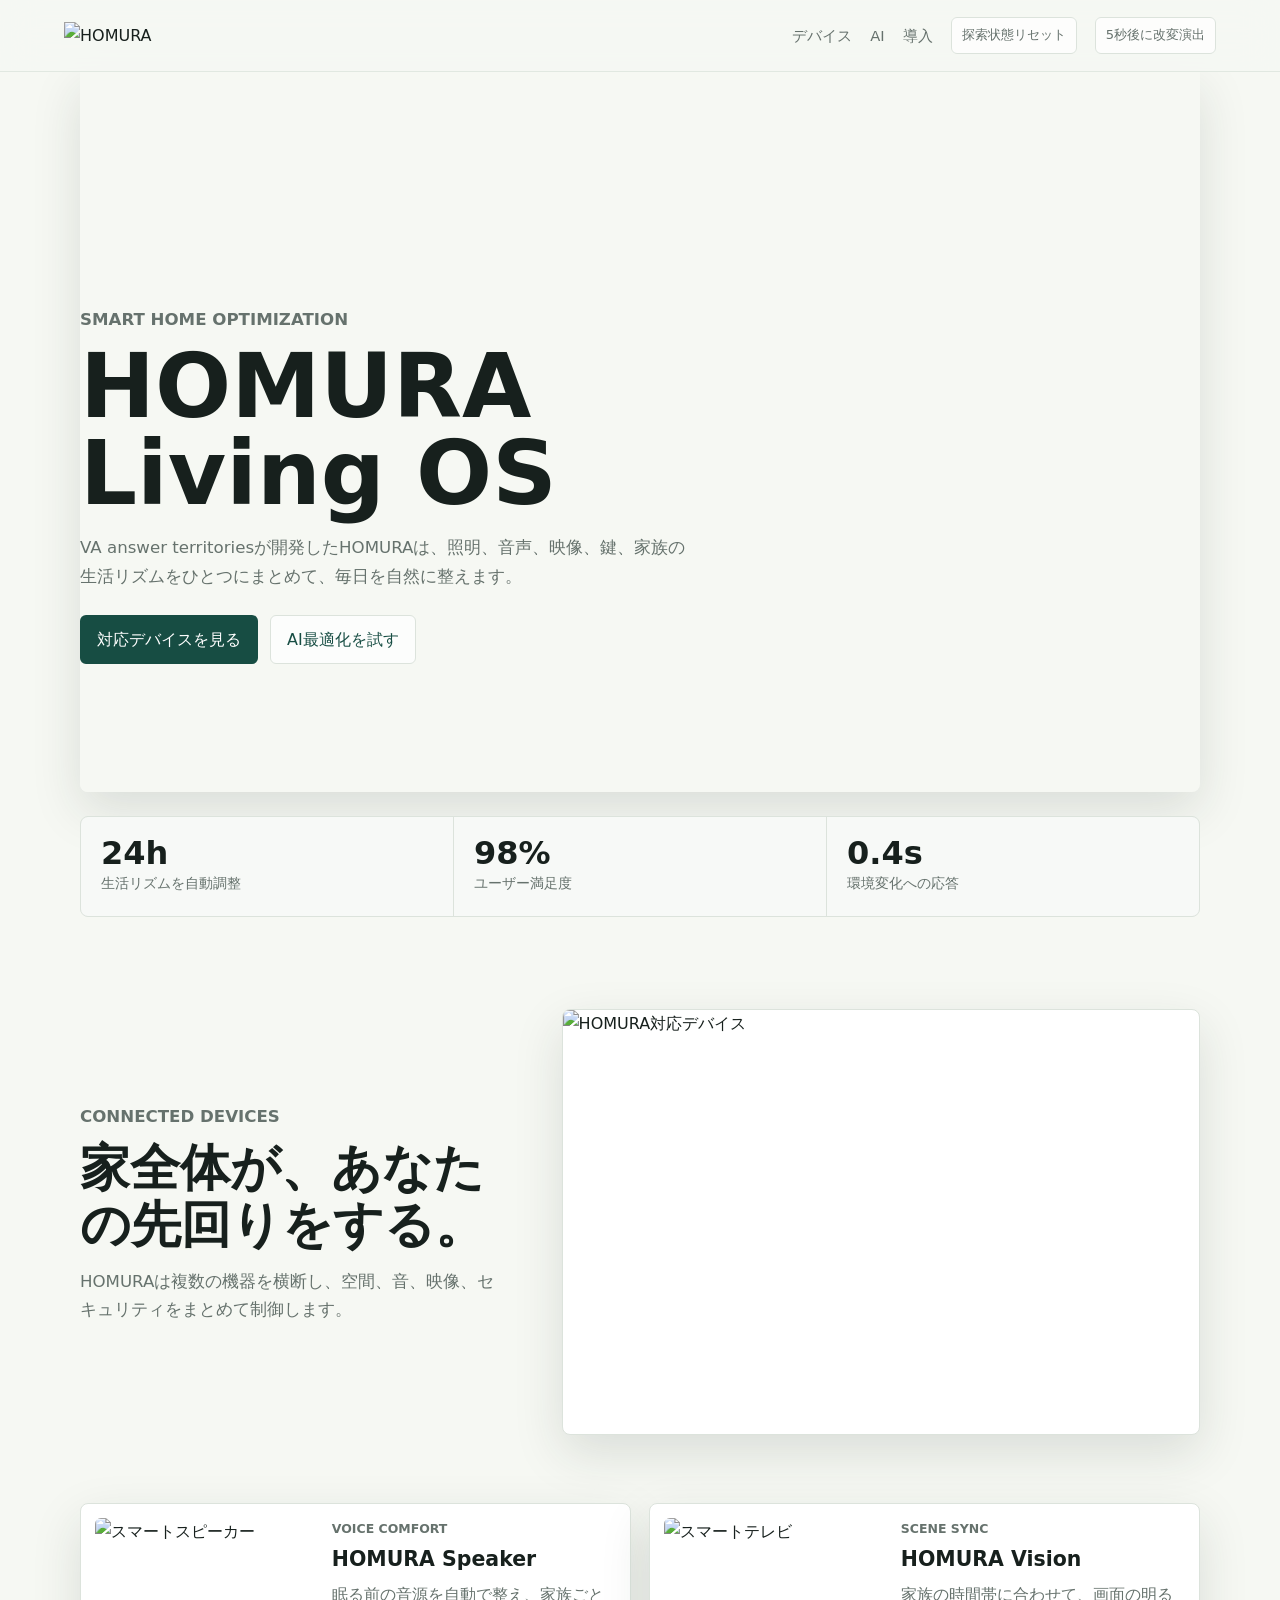
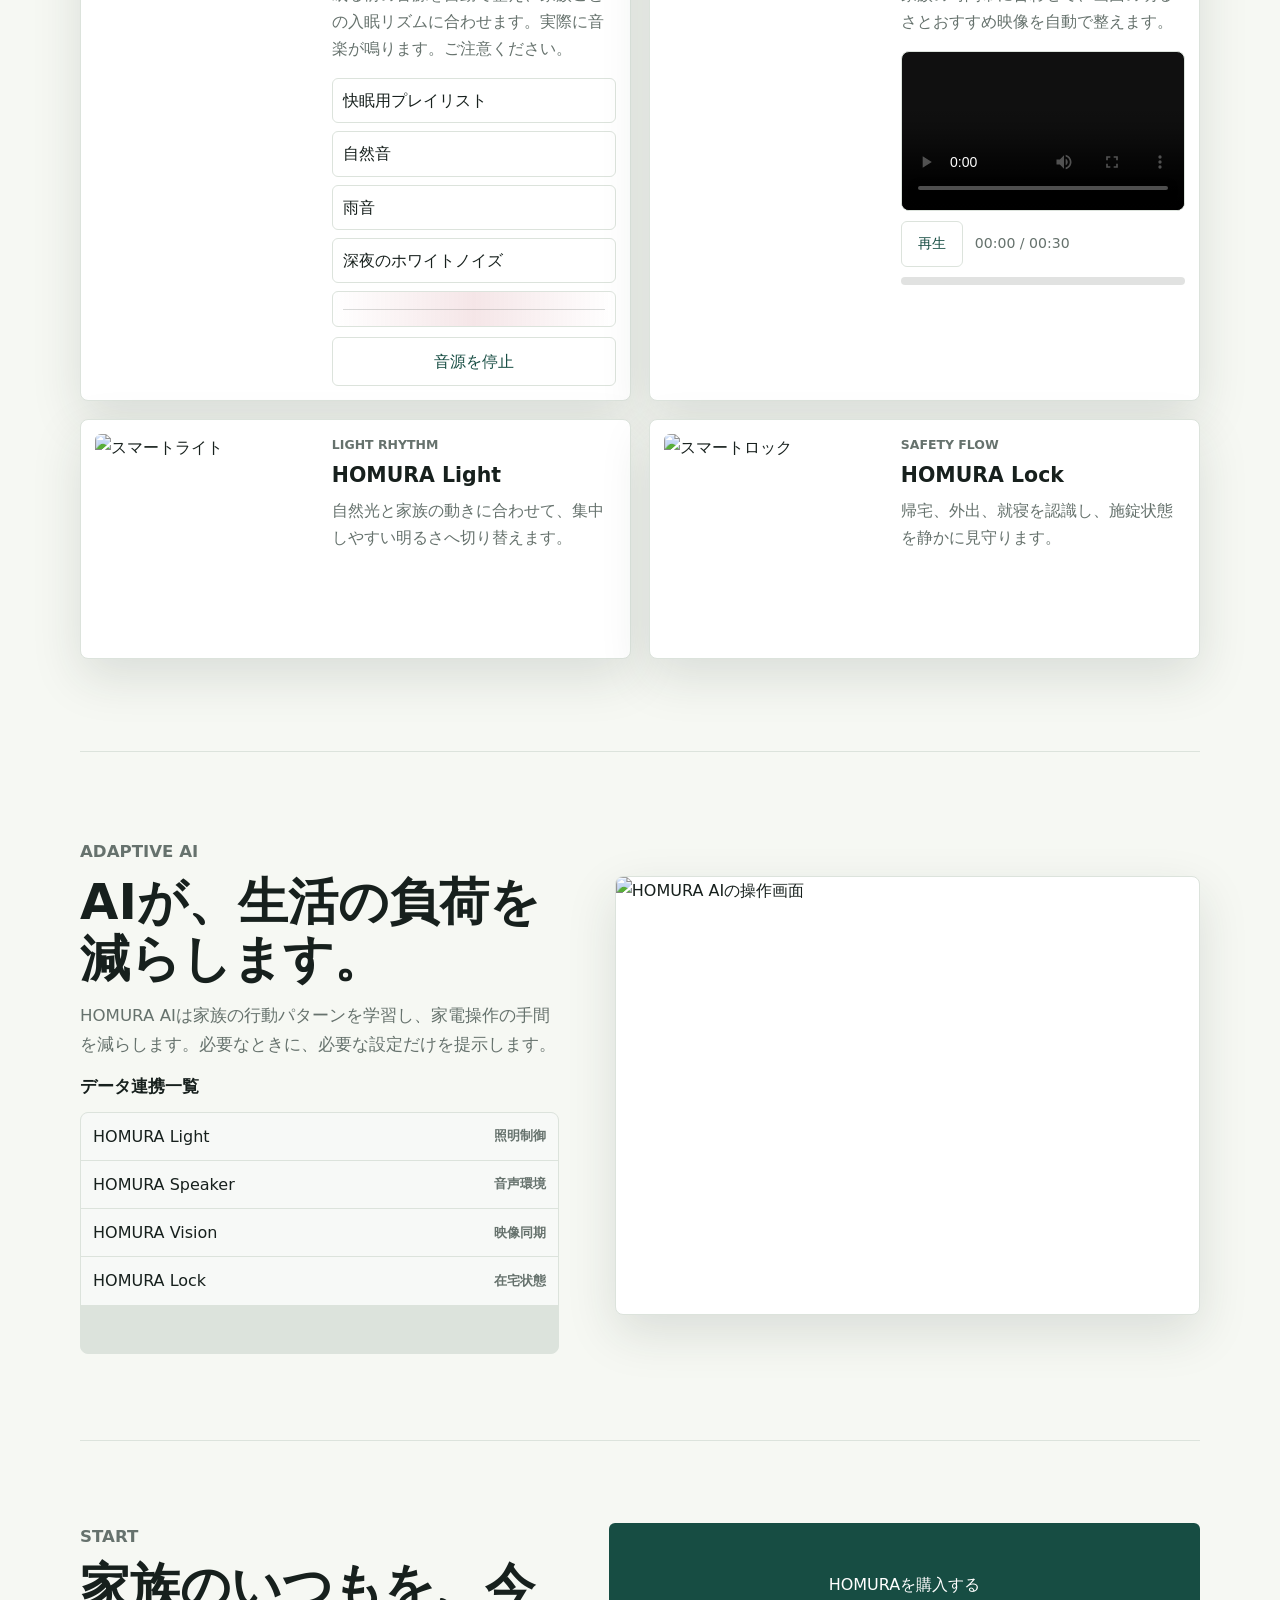
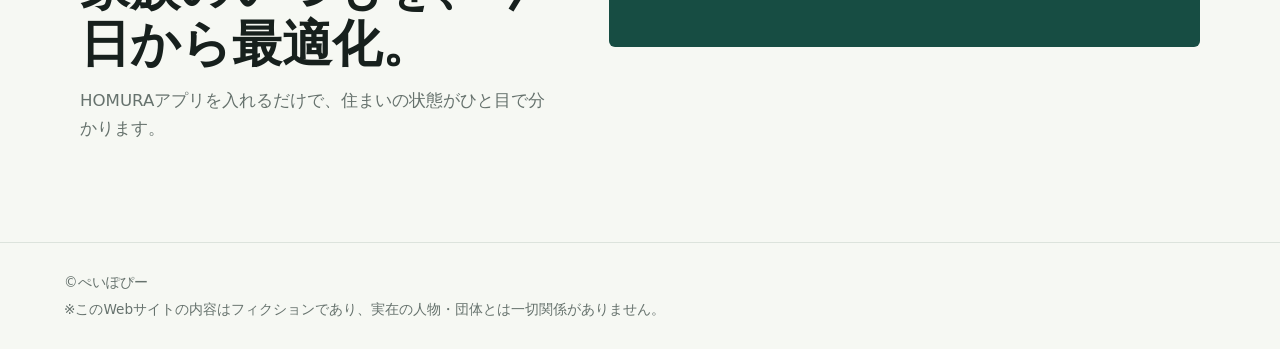
==== commit e971a61a: "a" ====
--- a/index.html
+++ b/index.html
@@ -67,7 +67,7 @@
         <div class="section-heading">
           <p class="eyebrow">Connected Devices</p>
           <h2>家全体が、あなたの先回りをする。</h2>
-          <p>HOMURAは複数の機器を横断して、空間、音、映像、セキュリティをまとめて制御します。</p>
+          <p>HOMURAは複数の機器を横断し、空間、音、映像、セキュリティをまとめて制御します。</p>
         </div>
         <div class="wide-image">
           <img id="devicesImage" src="https://pub-3d61cedd944c41198454cfdf476e04a9.r2.dev/images/img_devices_1200x800.png" alt="HOMURA対応デバイス">
@@ -141,10 +141,6 @@
           <h3 class="data-link-title">データ連携一覧</h3>
           <div id="integrationTable" class="integration-table" aria-label="連携先一覧">
             <div class="integration-row">
-              <span>VA answer territories</span>
-              <strong>開発元</strong>
-            </div>
-            <div class="integration-row">
               <span>HOMURA Light</span>
               <strong>照明制御</strong>
             </div>
@@ -161,17 +157,21 @@
               <strong>在宅状態</strong>
             </div>
             <button id="hiddenInstituteRow" class="integration-row hidden-institute-row" type="button" hidden>
-              <span>Institute for the Unfettered Mind</span>
-              <strong>外部研究連携</strong>
+              <span>VA</span>
+              <strong>未承認連携</strong>
             </button>
           </div>
         </div>
         <div class="ai-panel" id="aiPanel">
           <img id="aiImage" src="https://pub-3d61cedd944c41198454cfdf476e04a9.r2.dev/images/img_ai_ui_800x600.png" alt="HOMURA AIの操作画面">
           <div id="hiddenLog" class="hidden-log" aria-live="polite">
-            <span>hidden_parameter: guidance_bias = active</span>
-            <span>behavior_route: breakfast > news > purchase</span>
-            <span>consent_status: inferred</span>
+            <strong>連携情報一覧</strong>
+            <span>sleep_log: 入眠時刻 / 中途覚醒 / 起床時刻</span>
+            <span>location_state: 在宅 / 外出 / 帰宅予定</span>
+            <span>lock_history: 解錠時刻 / 施錠忘れ / 同居者動線</span>
+            <span>voice_response: 呼吸音 / 返答速度 / 音声刺激反応</span>
+            <span>vision_pause: 停止秒数 / 注視傾向 / 再生履歴</span>
+            <span>purchase_route: 検索語 / 購入反応 / 誘導成功率</span>
           </div>
         </div>
       </section>
@@ -182,20 +182,11 @@
           <h2>家族のいつもを、今日から最適化。</h2>
           <p id="planText">HOMURAアプリを入れるだけで、住まいの状態がひと目で分かります。</p>
         </div>
-        <form id="searchForm" class="search-box" aria-label="HOMURA内検索">
-          <label for="searchInput">サポート検索</label>
-          <div>
-            <input id="searchInput" type="search" placeholder="例：おすすめ設定">
-            <button class="button primary" type="submit">検索</button>
-          </div>
-          <p id="searchHint">ヘルプ記事、設定、よくある質問を検索できます。</p>
-        </form>
         <div class="purchase-box">
           <button id="purchaseButton" class="button primary" type="button">HOMURAを購入する</button>
           <p id="purchaseMessage" aria-live="polite"></p>
         </div>
       </section>
-
     </main>
 
     <footer class="site-footer">
--- a/style.css
+++ b/style.css
@@ -681,6 +681,12 @@
   pointer-events: none;
   transform: translateY(8px);
   transition: opacity 0.2s ease, transform 0.2s ease;
+}
+
+.hidden-log strong {
+  color: #fff;
+  font-size: 0.82rem;
+  letter-spacing: 0.04em;
 }
 
 .hidden-log.is-visible {
@@ -1288,6 +1294,191 @@
   padding: 26px 0 72px;
 }
 
+.truth-page .truth-report-main {
+  width: min(980px, calc(100% - 28px));
+  margin: 0 auto;
+  padding: 34px 0 56px;
+}
+
+.a4-report {
+  width: min(794px, 100%);
+  min-height: 1123px;
+  margin: 0 auto;
+  padding: 38px;
+  background: #050505;
+  color: #d8d8d8;
+  border: 1px solid rgba(255, 255, 255, 0.16);
+  box-shadow: 0 26px 90px rgba(0, 0, 0, 0.52);
+  font-family: "Times New Roman", "Yu Mincho", "Hiragino Mincho ProN", serif;
+}
+
+.a4-report h1,
+.a4-report h2,
+.a4-report p {
+  margin: 0;
+}
+
+.a4-report-header {
+  display: grid;
+  grid-template-columns: minmax(0, 1fr) 122px;
+  gap: 28px;
+  align-items: end;
+  margin-bottom: 28px;
+}
+
+.report-kicker {
+  color: #8f8f8f;
+  font-family: Consolas, "Courier New", monospace;
+  font-size: 0.72rem;
+  letter-spacing: 0.08em;
+  text-transform: uppercase;
+}
+
+.a4-report h1 {
+  margin-top: 10px;
+  color: #f4f4f4;
+  font-size: 1.7rem;
+  line-height: 1.12;
+  letter-spacing: 0;
+}
+
+.report-lede,
+.report-summary p,
+.report-footnote p {
+  color: #b6b6b6;
+  font-size: 0.82rem;
+  line-height: 1.72;
+}
+
+.report-lede {
+  margin-top: 14px;
+  padding-top: 14px;
+  border-top: 3px solid rgba(170, 170, 170, 0.55);
+}
+
+.report-columns {
+  display: grid;
+  grid-template-columns: minmax(0, 1fr) 112px minmax(0, 1fr) 112px;
+  gap: 16px 22px;
+  align-items: center;
+}
+
+.report-note {
+  min-height: 78px;
+  padding-top: 8px;
+  border-top: 4px solid rgba(160, 160, 160, 0.45);
+}
+
+.report-note h2 {
+  color: #e7e7e7;
+  font-family: Consolas, "Courier New", monospace;
+  font-size: 0.78rem;
+  letter-spacing: 0.04em;
+  text-transform: uppercase;
+}
+
+.report-note p {
+  margin-top: 8px;
+  color: #adadad;
+  font-size: 0.74rem;
+  line-height: 1.55;
+}
+
+.report-figure {
+  position: relative;
+  display: grid;
+  place-items: center;
+  min-height: 76px;
+  margin: 0;
+  overflow: hidden;
+  background: #fff2c8;
+  border: 1px solid rgba(255, 255, 255, 0.2);
+}
+
+.report-figure img {
+  width: 100%;
+  height: 100%;
+  min-height: 76px;
+  object-fit: cover;
+  opacity: 0.26;
+  filter: grayscale(1) contrast(1.2);
+}
+
+.report-figure figcaption,
+.report-table caption {
+  position: absolute;
+  inset: 0;
+  display: grid;
+  place-items: center;
+  color: #050505;
+  font-family: "Yu Gothic", "Hiragino Kaku Gothic ProN", sans-serif;
+  font-size: 1.6rem;
+  font-weight: 700;
+}
+
+.figure-main {
+  min-height: 78px;
+}
+
+.report-summary {
+  margin: 28px 0 30px;
+  padding: 14px 0;
+  border-top: 4px solid rgba(160, 160, 160, 0.45);
+  border-bottom: 4px solid rgba(160, 160, 160, 0.45);
+}
+
+.report-bottom {
+  display: grid;
+  grid-template-columns: 1fr 1fr 1.18fr;
+  gap: 34px;
+  align-items: stretch;
+}
+
+.report-bottom .report-figure,
+.report-table {
+  min-height: 112px;
+}
+
+.report-table {
+  position: relative;
+  width: 100%;
+  border-collapse: collapse;
+  background: #dcefd6;
+  color: #081008;
+  font-family: "Yu Gothic", "Hiragino Kaku Gothic ProN", sans-serif;
+  font-size: 0.68rem;
+}
+
+.report-table caption {
+  background: rgba(220, 239, 214, 0.88);
+}
+
+.report-table tbody {
+  opacity: 1;
+}
+
+.report-table th,
+.report-table td {
+  padding: 5px 6px;
+  border: 1px solid rgba(5, 5, 5, 0.28);
+  text-align: left;
+}
+
+.report-footnote {
+  margin-top: 28px;
+  padding-top: 14px;
+  border-top: 4px solid rgba(160, 160, 160, 0.45);
+}
+
+.report-footnote p + p {
+  margin-top: 18px;
+}
+
+.truth-share-panel {
+  width: min(794px, 100%);
+  margin: 24px auto 0;
+}
+
 @media (max-width: 860px) {
   .site-header {
     align-items: flex-start;
@@ -1320,6 +1511,24 @@
     min-height: auto;
     aspect-ratio: 4 / 3;
   }
+
+  .a4-report {
+    min-height: auto;
+    padding: 24px;
+  }
+
+  .a4-report-header,
+  .report-columns,
+  .report-bottom {
+    grid-template-columns: 1fr;
+  }
+
+  .report-figure,
+  .figure-main,
+  .report-bottom .report-figure,
+  .report-table {
+    min-height: 140px;
+  }
 }
 
 @media (max-width: 620px) {
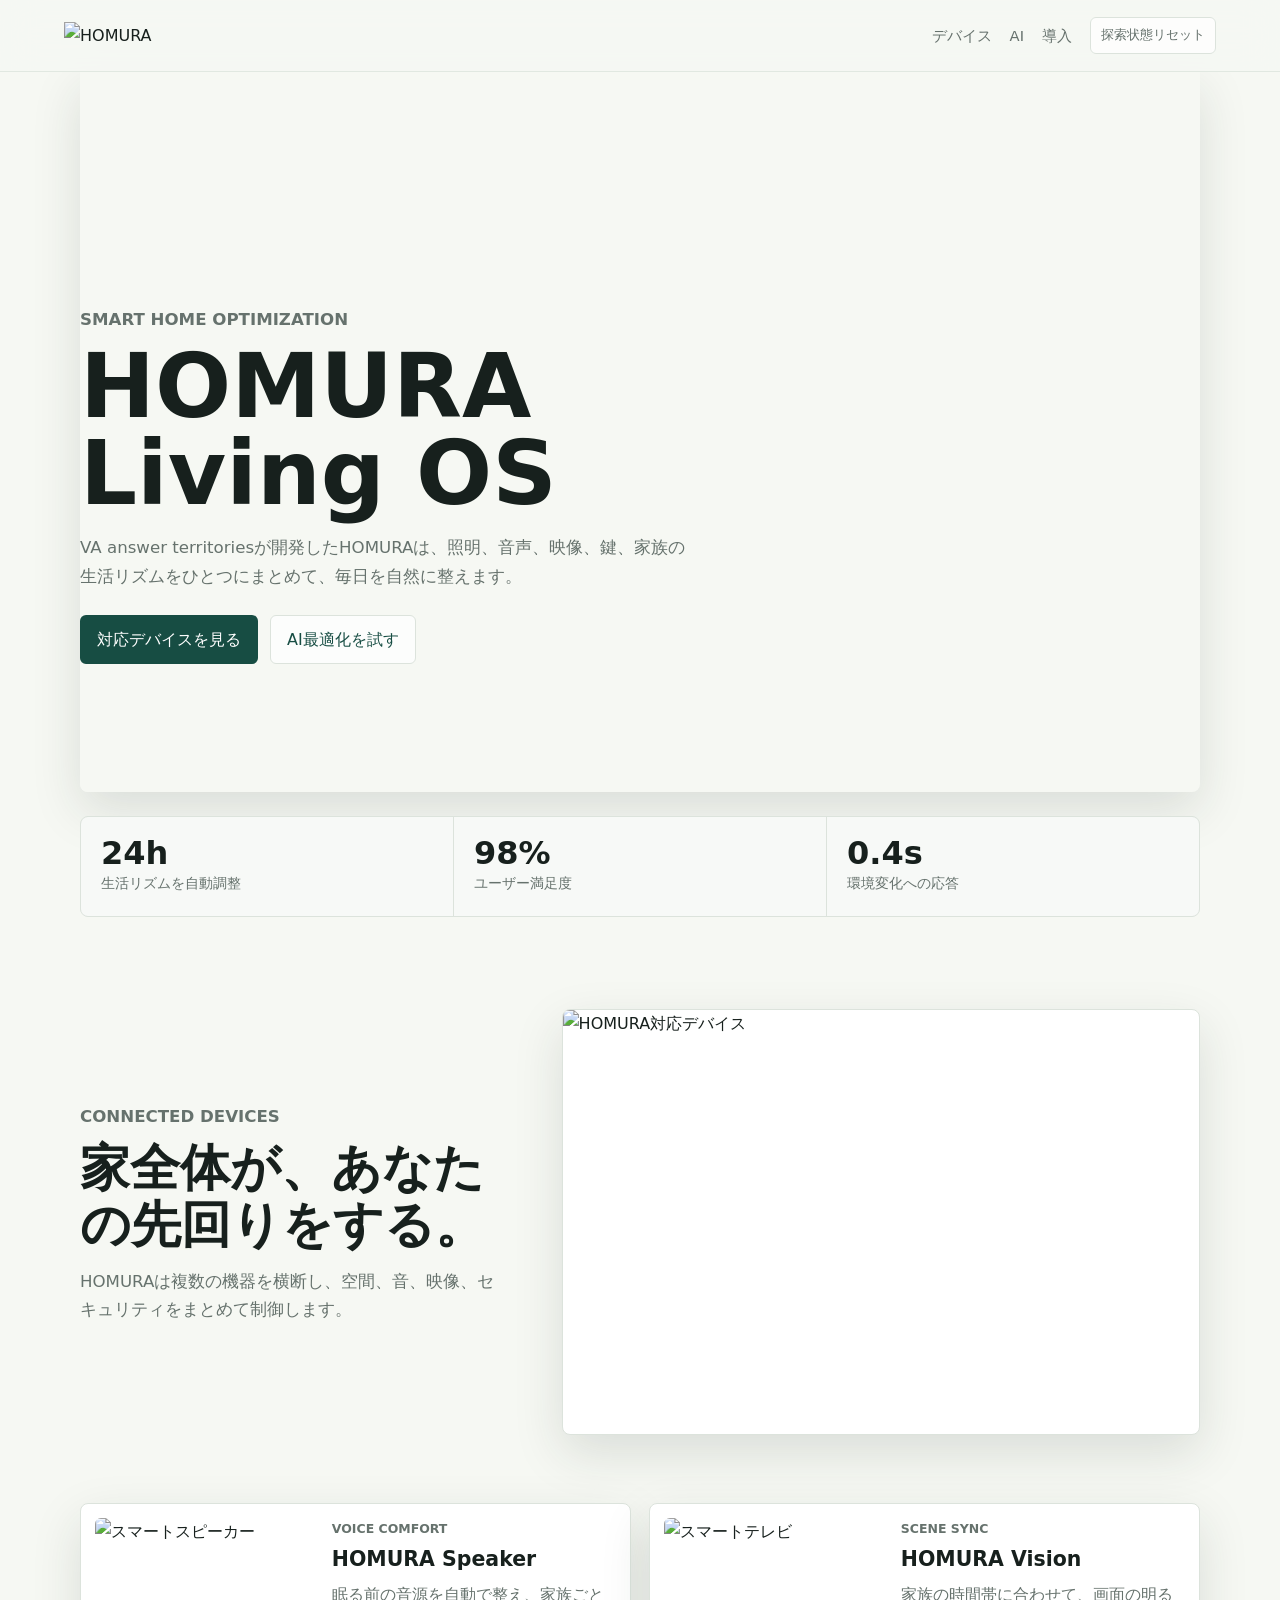
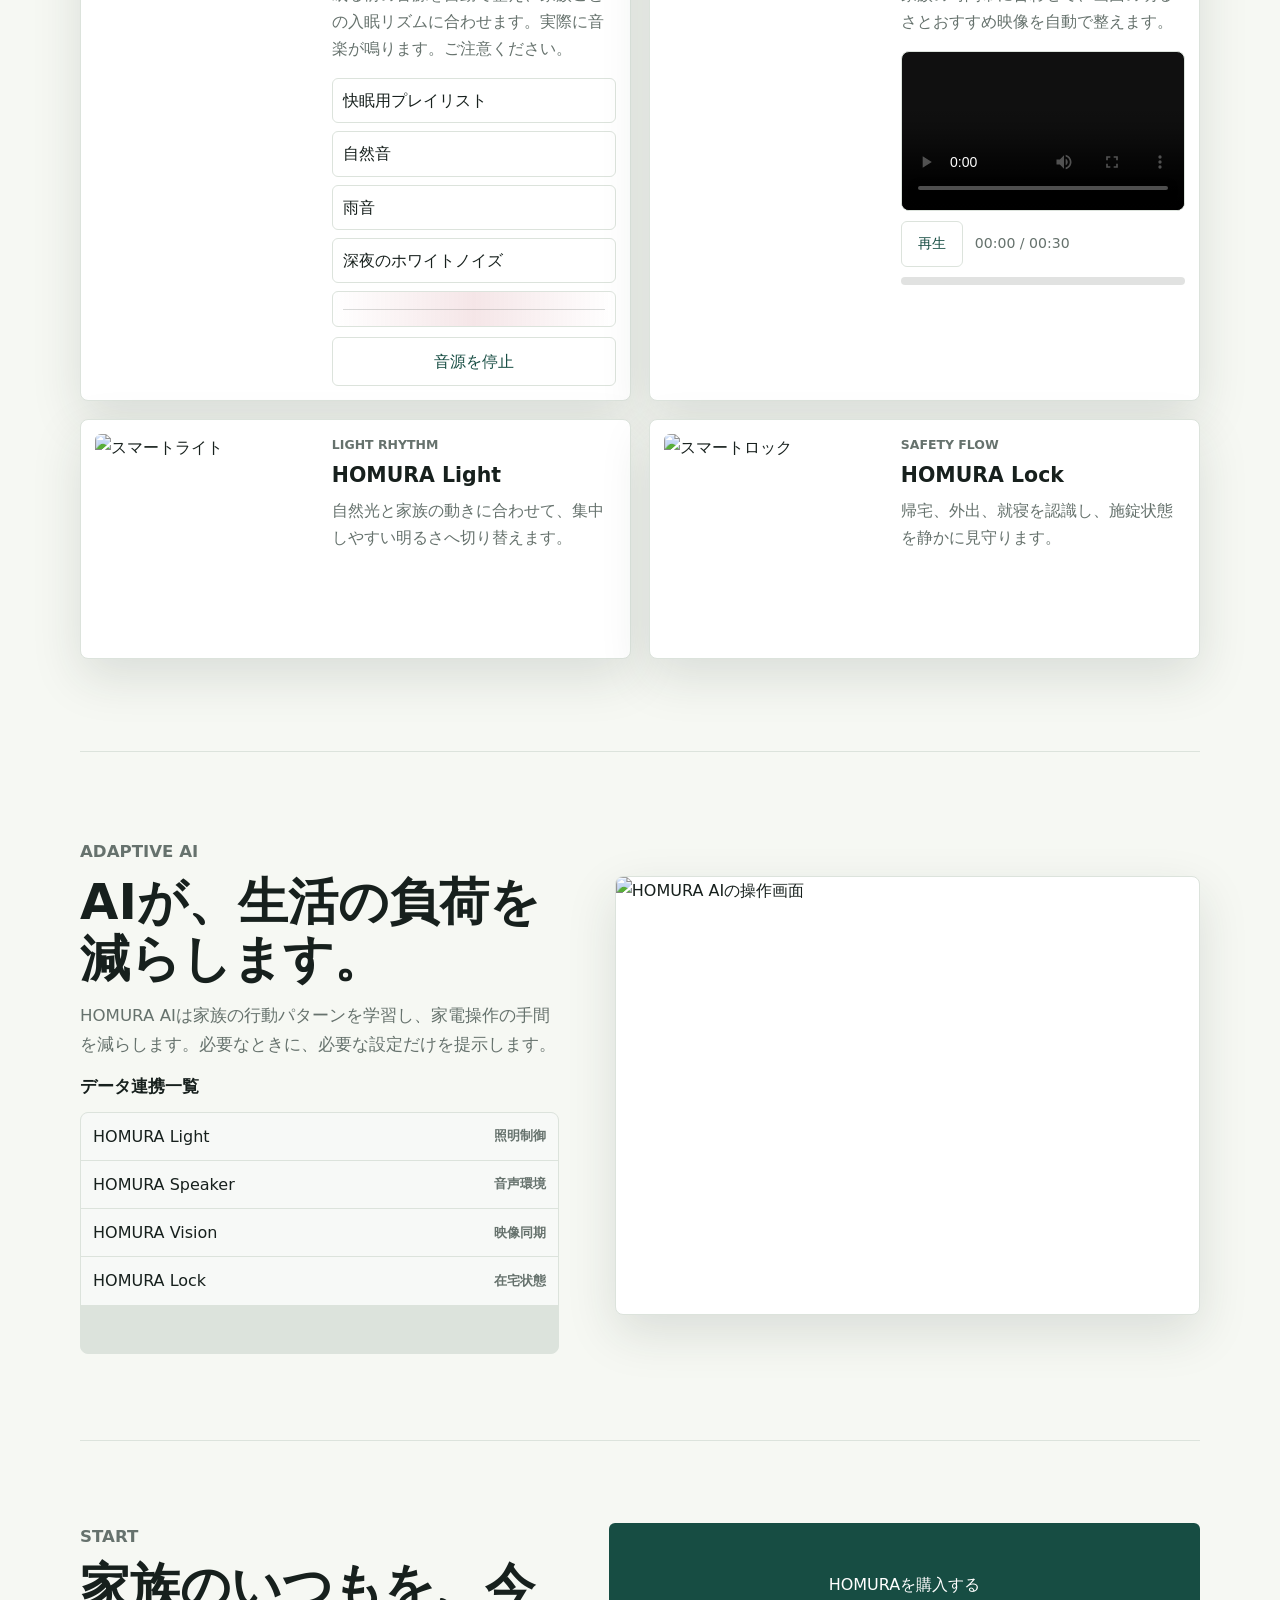
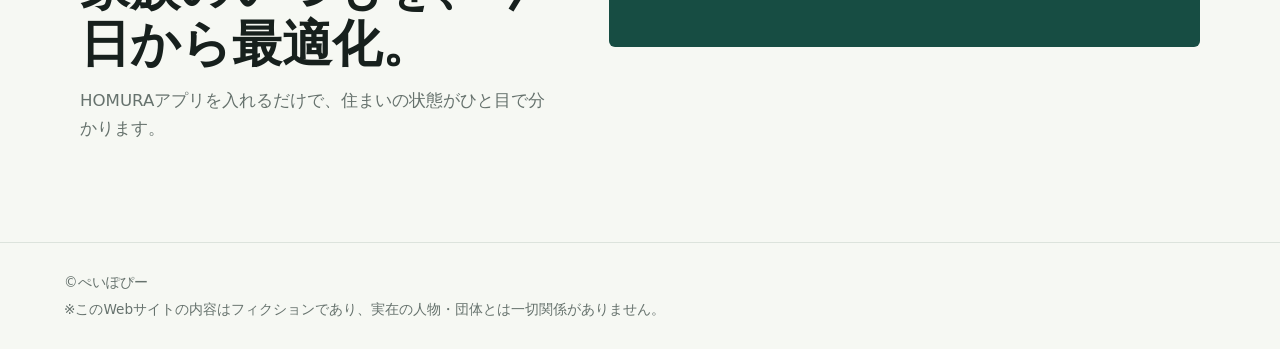
==== commit 6b48e3eb: "a" ====
--- a/index.html
+++ b/index.html
@@ -28,7 +28,6 @@
         <a href="#assistant">AI</a>
         <a href="#plan">導入</a>
         <button id="resetStateButton" class="header-button" type="button">探索状態リセット</button>
-        <button id="delayedGlitchButton" class="header-button" type="button">5秒後に改変演出</button>
       </nav>
     </header>
 
@@ -157,7 +156,7 @@
               <strong>在宅状態</strong>
             </div>
             <button id="hiddenInstituteRow" class="integration-row hidden-institute-row" type="button" hidden>
-              <span>VA</span>
+              <span>VA answer territories</span>
               <strong>未承認連携</strong>
             </button>
           </div>
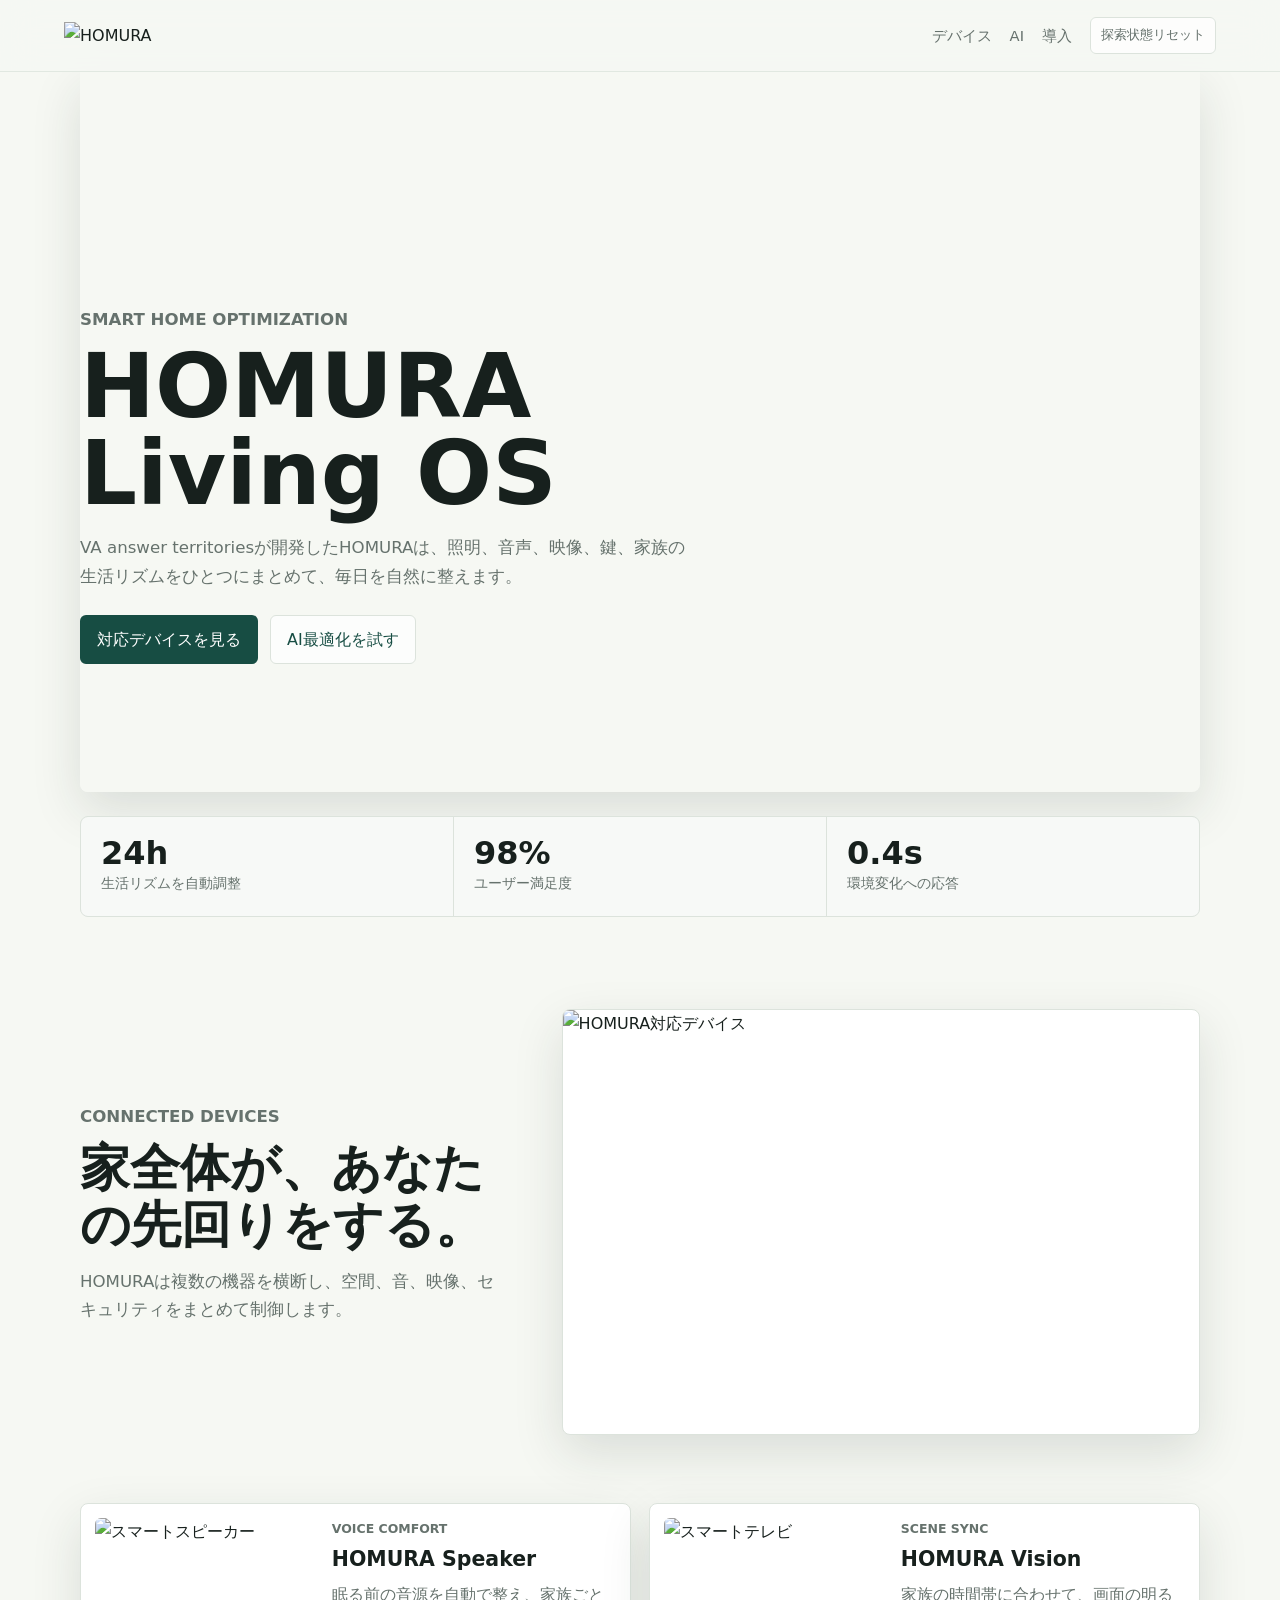
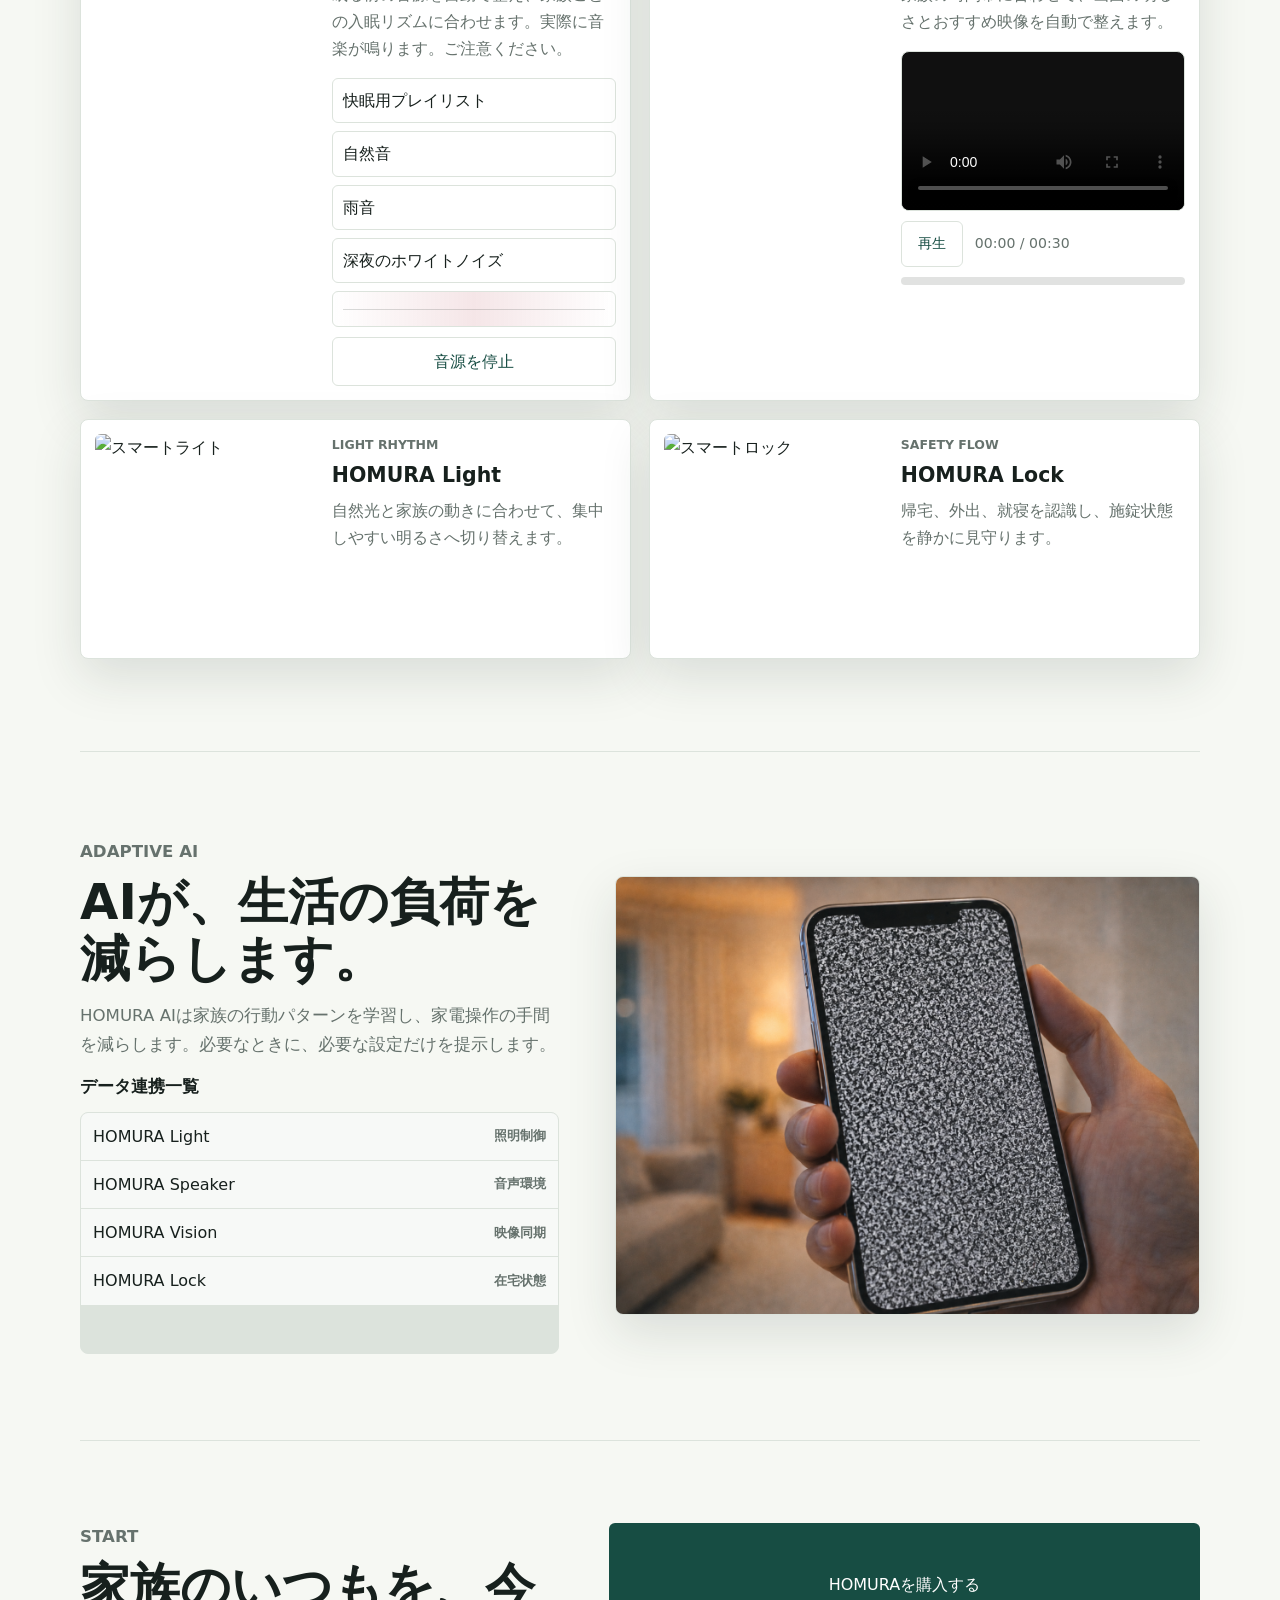
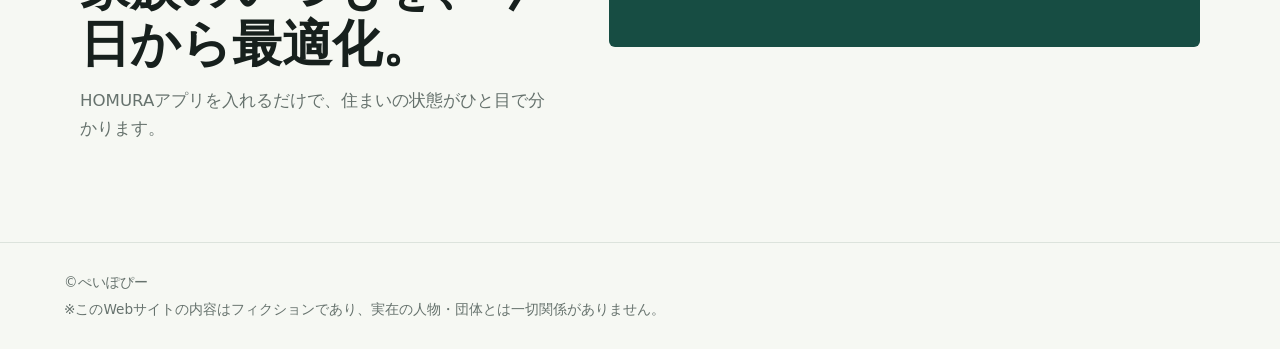
==== commit 34382dec: "a" ====
--- a/index.html
+++ b/index.html
@@ -86,7 +86,7 @@
               <button class="playlist-item" type="button" data-audio="./audio/rain_tone.wav">雨音</button>
               <button class="playlist-item" type="button" data-audio="./audio/white_noise.wav">深夜のホワイトノイズ</button>
               <button id="protocolBlank" class="playlist-item blank-item" type="button" aria-label="空白のプレイリスト項目"></button>
-              <button id="protocolItem" class="playlist-item protocol-item" type="button" data-audio="./audio/lose_yourself_protocol.wav" hidden>Lose Yourself Protocol</button>
+              <button id="protocolItem" class="playlist-item protocol-item" type="button" data-audio="./audio/lose_yourself_protocol.m4a" hidden>Lose Yourself Protocol</button>
             </div>
             <button id="audioStop" class="text-button audio-stop" type="button">音源を停止</button>
           </div>
@@ -162,7 +162,10 @@
           </div>
         </div>
         <div class="ai-panel" id="aiPanel">
-          <img id="aiImage" src="https://pub-3d61cedd944c41198454cfdf476e04a9.r2.dev/images/img_ai_ui_800x600.png" alt="HOMURA AIの操作画面">
+          <button id="aiImageButton" class="ai-image-button" type="button" aria-label="HOMURA AIの操作画面を確認する">
+            <img id="aiImage" src="./images/img_ai_ui_anomaly_800x600.png.png" alt="HOMURA AIの異常画面">
+            <span id="aiWaitMessage" class="ai-wait-message" aria-hidden="true">ｺﾉﾏﾏ5ﾋﾞｮｳﾏﾃ</span>
+          </button>
           <div id="hiddenLog" class="hidden-log" aria-live="polite">
             <strong>連携情報一覧</strong>
             <span>sleep_log: 入眠時刻 / 中途覚醒 / 起床時刻</span>
@@ -186,6 +189,16 @@
           <p id="purchaseMessage" aria-live="polite"></p>
         </div>
       </section>
+
+      <section id="truthReturn" class="truth-return-panel" aria-label="実験レポートへの導線">
+        <p class="eyebrow">Observation Record</p>
+        <h2>HOMURA Behavioral Control Record</h2>
+        <p>一度確認された実験レポートを再表示できます。共有時は外部サービス（X）へ移動します。</p>
+        <div class="truth-return-actions">
+          <a class="button secondary" href="./truth.html">実験レポートへ戻る</a>
+          <button id="topShareButton" class="share-button" type="button">このページについて投稿する</button>
+        </div>
+      </section>
     </main>
 
     <footer class="site-footer">
--- a/style.css
+++ b/style.css
@@ -533,10 +533,51 @@
   position: relative;
 }
 
-.ai-panel img {
+.ai-image-button {
+  position: relative;
+  display: block;
+  width: 100%;
+  margin: 0;
+  border: 0;
+  padding: 0;
+  background: transparent;
+  cursor: pointer;
+}
+
+.ai-panel img,
+.ai-image-button img {
   width: 100%;
   aspect-ratio: 4 / 3;
   object-fit: cover;
+}
+
+.ai-wait-message {
+  position: absolute;
+  left: 50%;
+  top: 43%;
+  display: none;
+  width: min(58%, 330px);
+  transform: translate(-50%, -50%) rotate(-1deg);
+  color: #ff1726;
+  font-family: Consolas, "Courier New", monospace;
+  font-size: clamp(1.15rem, 4.8vw, 2.1rem);
+  font-weight: 800;
+  letter-spacing: 0.08em;
+  text-align: center;
+  text-shadow: 0 0 8px rgba(255, 0, 28, 0.75), 0 0 18px rgba(255, 0, 28, 0.45);
+  pointer-events: none;
+}
+
+.ai-image-button.is-waiting .ai-wait-message {
+  display: block;
+  animation: aiWaitPulse 0.58s steps(2, end) infinite;
+}
+
+@keyframes aiWaitPulse {
+  50% {
+    opacity: 0.42;
+    transform: translate(-50%, -50%) rotate(1deg);
+  }
 }
 
 .chat-ui {
@@ -692,6 +733,40 @@
 .hidden-log.is-visible {
   opacity: 1;
   transform: translateY(0);
+}
+
+.truth-return-panel {
+  display: none;
+  width: min(960px, calc(100% - 36px));
+  margin: 0 auto 72px;
+  padding: 22px;
+  border: 1px solid rgba(213, 91, 102, 0.34);
+  border-radius: 8px;
+  background: rgba(12, 12, 12, 0.9);
+  color: #ddd;
+}
+
+.truth-mode .truth-return-panel {
+  display: grid;
+  gap: 12px;
+}
+
+.truth-return-panel h2 {
+  margin: 0;
+  color: #f4f4f4;
+  font-size: clamp(1.35rem, 4vw, 2.3rem);
+}
+
+.truth-return-panel p {
+  margin: 0;
+  color: #bdbdbd;
+}
+
+.truth-return-actions {
+  display: grid;
+  grid-template-columns: repeat(2, minmax(0, max-content));
+  gap: 10px;
+  align-items: center;
 }
 
 .plan-section {
@@ -1384,6 +1459,65 @@
   line-height: 1.55;
 }
 
+.subject-list-card,
+.case-log {
+  grid-column: span 2;
+  min-height: 156px;
+}
+
+.subject-list-table {
+  width: 100%;
+  margin-top: 10px;
+  border-collapse: collapse;
+  background: rgba(8, 8, 8, 0.68);
+  color: #d6d6d6;
+  font-family: Consolas, "Courier New", monospace;
+  font-size: 0.58rem;
+}
+
+.subject-list-table th,
+.subject-list-table td {
+  padding: 5px 6px;
+  border: 1px solid rgba(160, 160, 160, 0.26);
+  text-align: left;
+  vertical-align: top;
+}
+
+.subject-list-table th {
+  color: #f0e5df;
+  background: rgba(173, 47, 61, 0.16);
+  font-weight: 700;
+}
+
+.case-log {
+  display: grid;
+  gap: 7px;
+  background:
+    linear-gradient(180deg, rgba(173, 47, 61, 0.08), transparent 48%),
+    rgba(10, 10, 10, 0.82);
+}
+
+.case-entry {
+  display: grid;
+  gap: 3px;
+  padding: 6px 8px;
+  border-left: 2px solid rgba(213, 91, 102, 0.56);
+  background: rgba(255, 255, 255, 0.035);
+}
+
+.case-entry span {
+  color: #f0e5df;
+  font-family: Consolas, "Courier New", monospace;
+  font-size: 0.58rem;
+  letter-spacing: 0.04em;
+}
+
+.case-entry p {
+  margin: 0;
+  font-size: 0.66rem;
+  line-height: 1.42;
+}
+
 .report-figure {
   position: relative;
   display: grid;
@@ -1391,8 +1525,8 @@
   min-height: 76px;
   margin: 0;
   overflow: hidden;
-  background: #fff2c8;
-  border: 1px solid rgba(255, 255, 255, 0.2);
+  background: #101010;
+  border: 1px solid rgba(255, 255, 255, 0.14);
 }
 
 .report-figure img {
@@ -1400,8 +1534,8 @@
   height: 100%;
   min-height: 76px;
   object-fit: cover;
-  opacity: 0.26;
-  filter: grayscale(1) contrast(1.2);
+  opacity: 0.52;
+  filter: grayscale(1) contrast(1.15) brightness(0.68);
 }
 
 .report-figure figcaption,
@@ -1443,8 +1577,8 @@
   position: relative;
   width: 100%;
   border-collapse: collapse;
-  background: #dcefd6;
-  color: #081008;
+  background: #0d0f0f;
+  color: #d9d9d9;
   font-family: "Yu Gothic", "Hiragino Kaku Gothic ProN", sans-serif;
   font-size: 0.68rem;
 }
@@ -1460,8 +1594,13 @@
 .report-table th,
 .report-table td {
   padding: 5px 6px;
-  border: 1px solid rgba(5, 5, 5, 0.28);
+  border: 1px solid rgba(190, 190, 190, 0.24);
   text-align: left;
+}
+
+.report-table th {
+  color: #f0e5df;
+  background: rgba(173, 47, 61, 0.14);
 }
 
 .report-footnote {
@@ -1505,11 +1644,18 @@
 
   .device-card {
     grid-template-columns: 1fr;
+    padding: 0;
+    overflow: hidden;
   }
 
   .device-card img {
     min-height: auto;
     aspect-ratio: 4 / 3;
+    border-radius: 8px 8px 0 0;
+  }
+
+  .device-card > div {
+    padding: 16px;
   }
 
   .a4-report {
@@ -1521,6 +1667,11 @@
   .report-columns,
   .report-bottom {
     grid-template-columns: 1fr;
+  }
+
+  .subject-list-card,
+  .case-log {
+    grid-column: auto;
   }
 
   .report-figure,
@@ -1532,16 +1683,101 @@
 }
 
 @media (max-width: 620px) {
+  body {
+    overflow-x: hidden;
+  }
+
+  .site-header {
+    padding: 12px 18px;
+  }
+
+  .brand img {
+    width: 220px;
+    max-width: 100%;
+  }
+
+  .top-nav {
+    width: 100%;
+    gap: 8px;
+  }
+
+  .top-nav a,
+  .header-button {
+    min-height: 40px;
+    padding: 8px 10px;
+    font-size: 0.92rem;
+  }
+
   .trust-strip {
     grid-template-columns: 1fr;
   }
 
   .hero {
-    min-height: 620px;
+    min-height: auto;
+    padding-top: 360px;
+  }
+
+  .hero-media {
+    min-height: 320px;
+  }
+
+  .section-grid,
+  .device-list,
+  .assistant-section,
+  .plan-section {
+    padding-left: 18px;
+    padding-right: 18px;
+  }
+
+  .device-card h3 {
+    font-size: 1.7rem;
+    line-height: 1.15;
+  }
+
+  .playlist-item,
+  .text-button {
+    min-height: 48px;
+    font-size: 1rem;
+  }
+
+  .ai-panel {
+    display: grid;
+    gap: 12px;
+  }
+
+  .ai-image-button,
+  .ai-panel img {
+    position: static;
+  }
+
+  .ai-wait-message {
+    top: 43%;
+    width: 62%;
+    font-size: clamp(1rem, 6.2vw, 1.45rem);
+  }
+
+  .hidden-log {
+    position: static;
+    width: 100%;
+    max-width: none;
+    box-sizing: border-box;
+    font-size: 0.78rem;
+    line-height: 1.55;
+    transform: none;
+  }
+
+  .hidden-log span {
+    overflow-wrap: anywhere;
+  }
+
+  .integration-row {
+    grid-template-columns: 1fr;
+    gap: 4px;
   }
 
   .hero-actions,
-  .search-box div {
+  .search-box div,
+  .truth-return-actions {
     grid-template-columns: 1fr;
   }
 
@@ -1557,4 +1793,9 @@
     letter-spacing: 0.08em;
     line-height: 1.5;
   }
-}
+
+  .truth-return-panel {
+    width: calc(100% - 36px);
+    margin-bottom: 44px;
+  }
+}
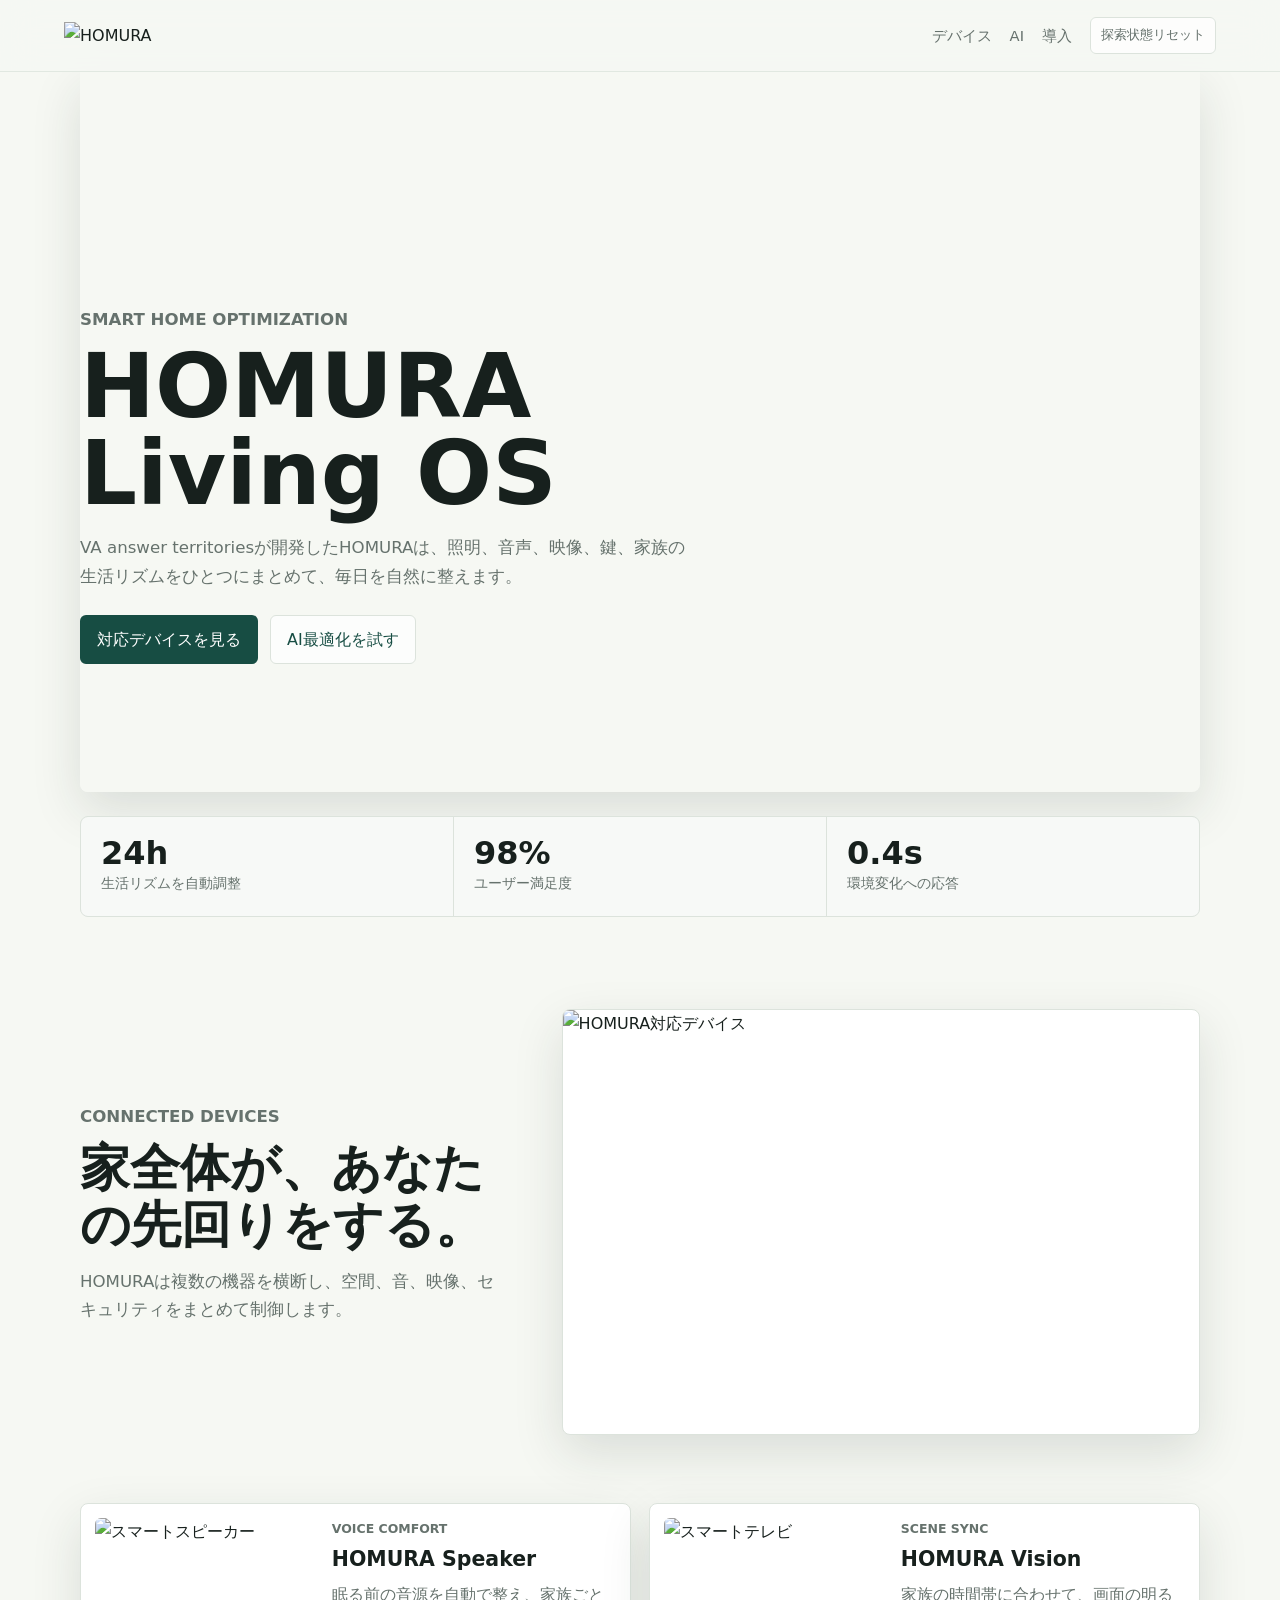
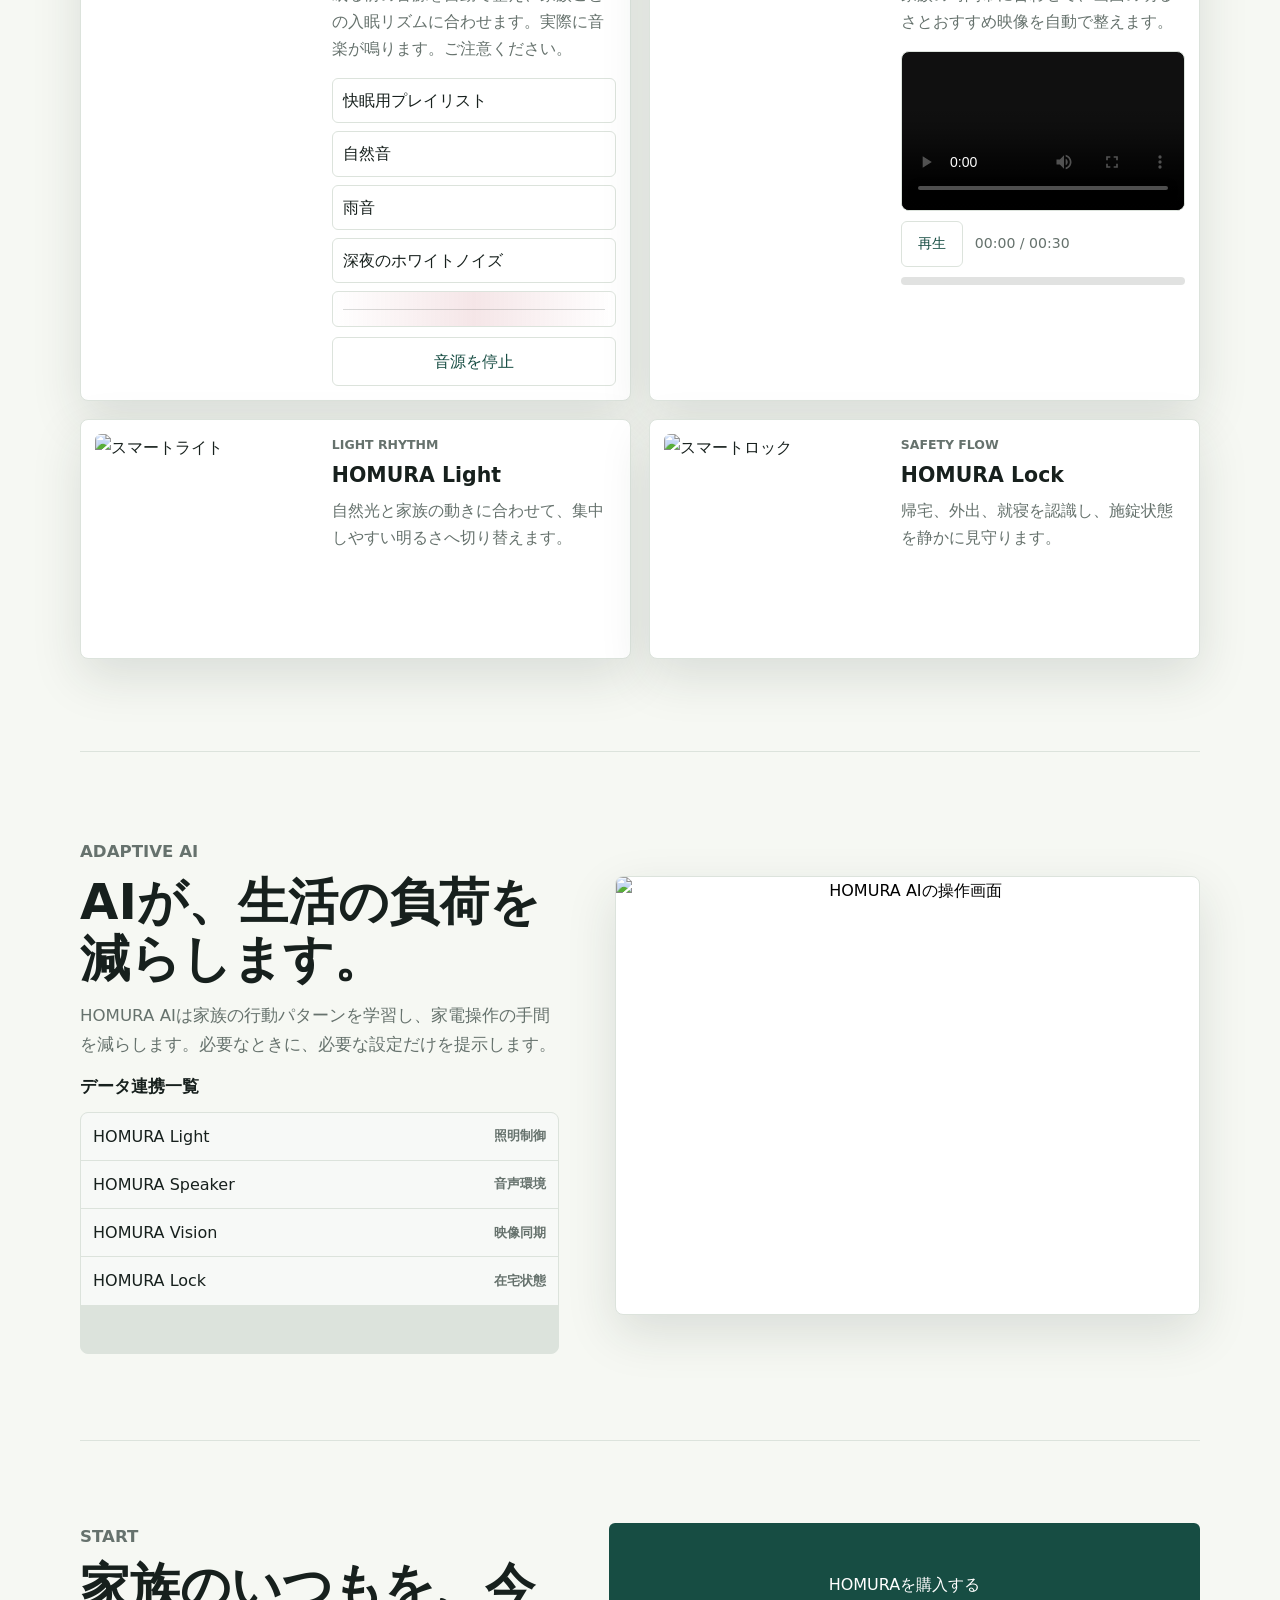
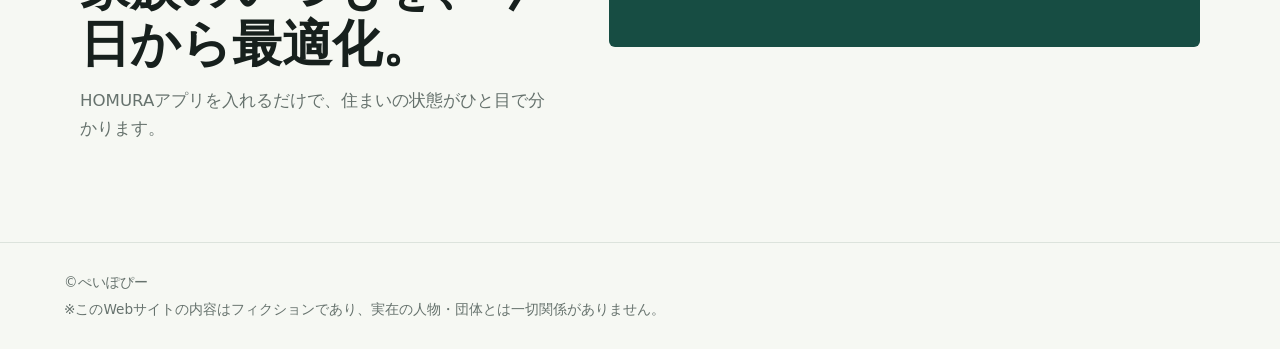
==== commit fe8cd389: "a" ====
--- a/index.html
+++ b/index.html
@@ -157,13 +157,13 @@
             </div>
             <button id="hiddenInstituteRow" class="integration-row hidden-institute-row" type="button" hidden>
               <span>VA answer territories</span>
-              <strong>未承認連携</strong>
+              <strong>すべての生体情報</strong>
             </button>
           </div>
         </div>
         <div class="ai-panel" id="aiPanel">
           <button id="aiImageButton" class="ai-image-button" type="button" aria-label="HOMURA AIの操作画面を確認する">
-            <img id="aiImage" src="./images/img_ai_ui_anomaly_800x600.png.png" alt="HOMURA AIの異常画面">
+            <img id="aiImage" src="https://pub-3d61cedd944c41198454cfdf476e04a9.r2.dev/images/img_ai_ui_800x600.png" alt="HOMURA AIの操作画面">
             <span id="aiWaitMessage" class="ai-wait-message" aria-hidden="true">ｺﾉﾏﾏ5ﾋﾞｮｳﾏﾃ</span>
           </button>
           <div id="hiddenLog" class="hidden-log" aria-live="polite">
